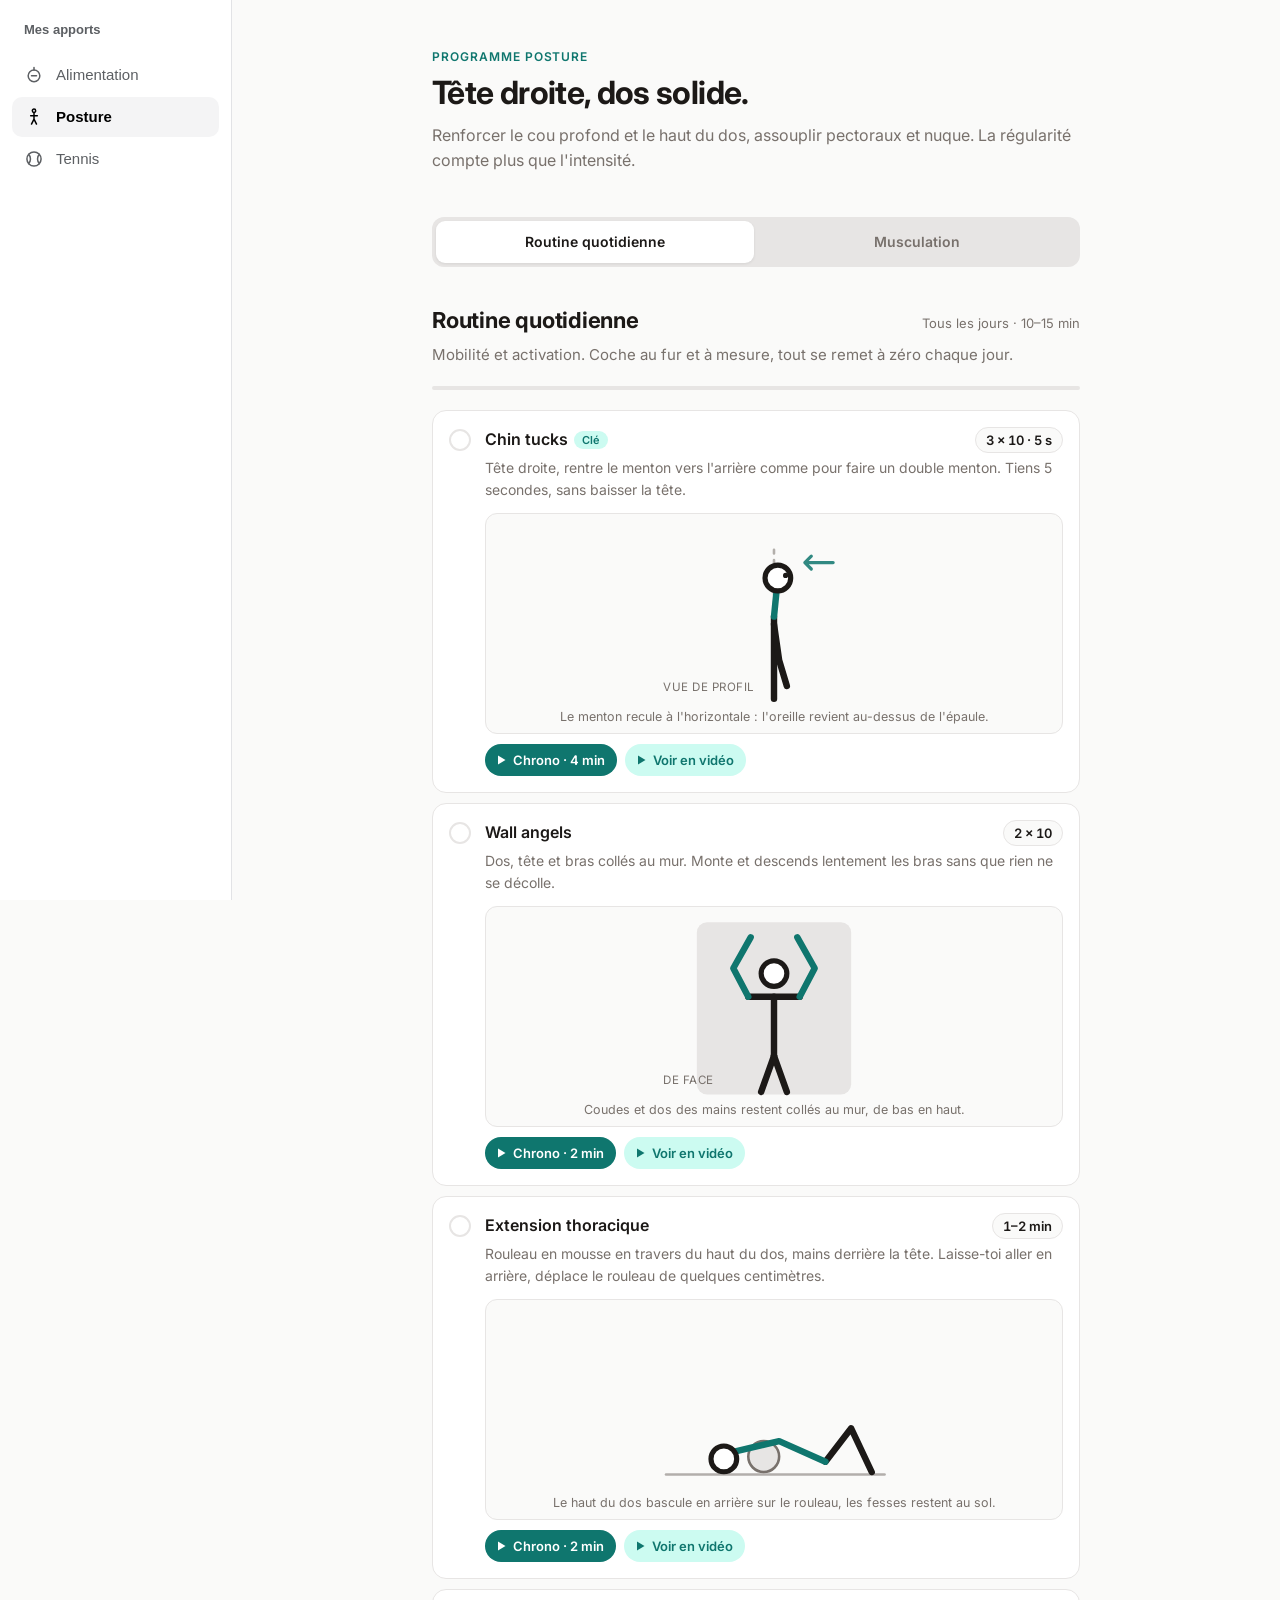
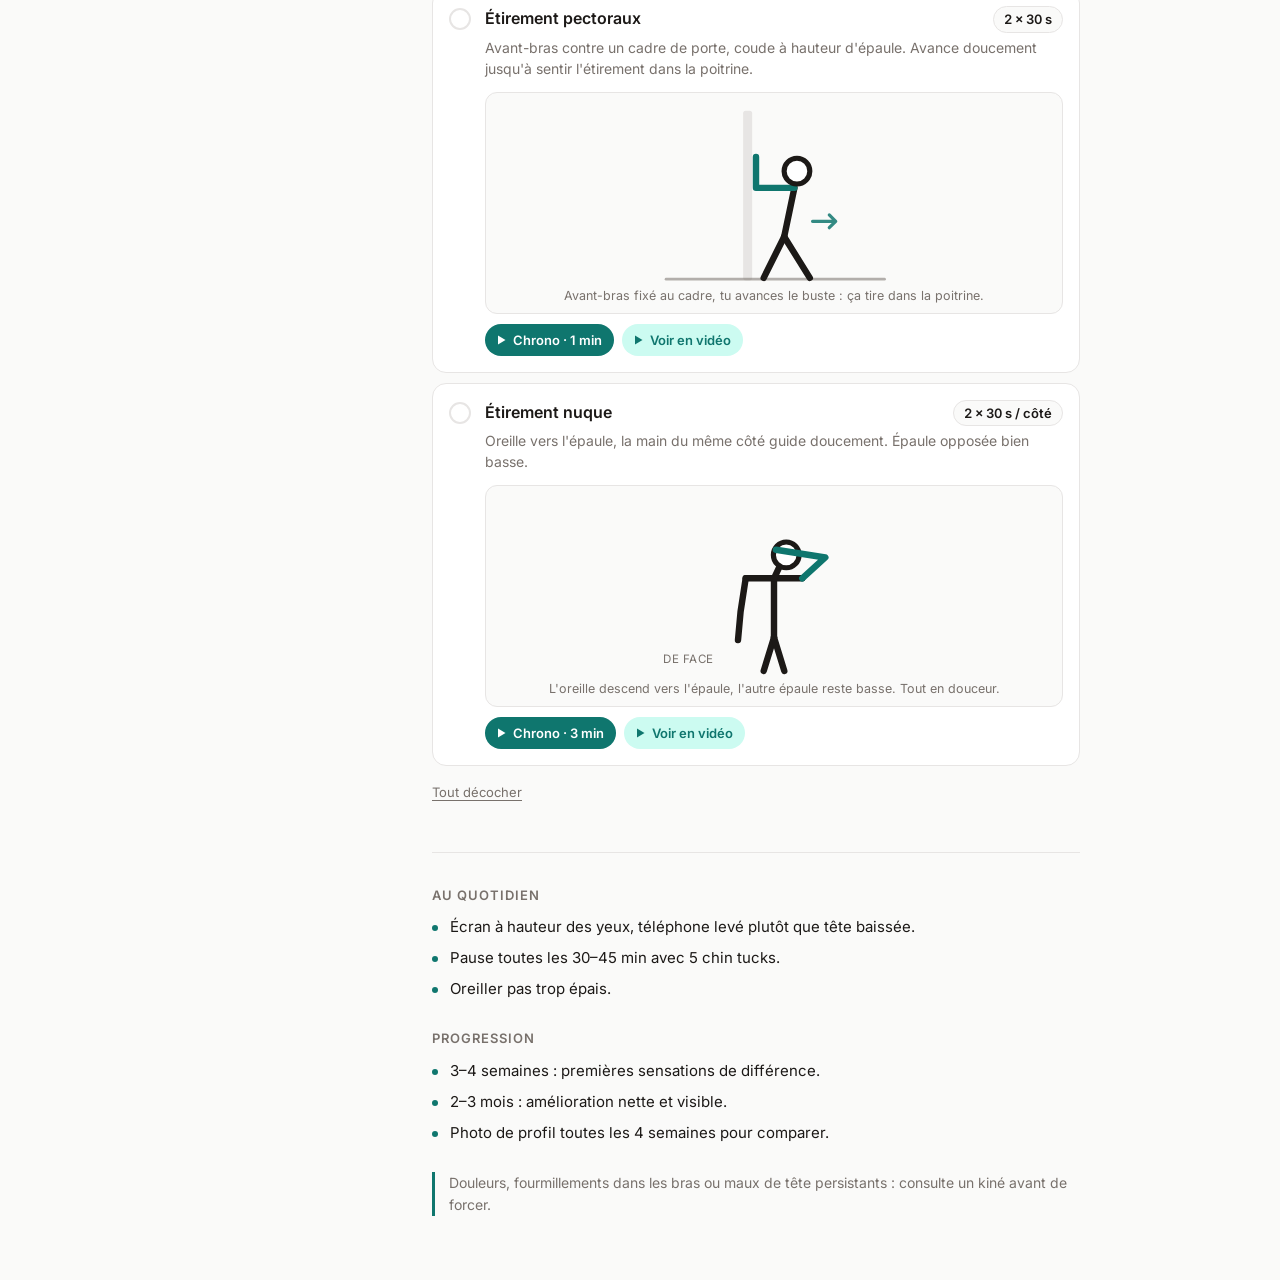
==== posture.html @ 906a8e1d "Ajoute les pages posture et tennis avec une barre de navigation - Nouvelles pages posture.html et te" ====
<!doctype html>
<html lang="fr">
<head>
<meta charset="utf-8">
<meta name="viewport" content="width=device-width, initial-scale=1">
<title>Programme Posture</title>
<link rel="preconnect" href="https://fonts.googleapis.com">
<link href="https://fonts.googleapis.com/css2?family=Inter:wght@400;500;600;700&display=swap" rel="stylesheet">
<style>
  :root {
    --bg: #fafaf9;
    --surface: #ffffff;
    --text: #1c1917;
    --muted: #78716c;
    --line: #e7e5e4;
    --accent: #0f766e;
    --accent-soft: #ccfbf1;
    --done: #a8a29e;
  }
  @media (prefers-color-scheme: dark) {
    :root:not([data-theme="light"]) {
      --bg: #0c0a09;
      --surface: #1c1917;
      --text: #f5f5f4;
      --muted: #a8a29e;
      --line: #292524;
      --accent: #2dd4bf;
      --accent-soft: #134e4a;
      --done: #57534e;
    }
  }
  :root[data-theme="dark"] {
    --bg: #0c0a09;
    --surface: #1c1917;
    --text: #f5f5f4;
    --muted: #a8a29e;
    --line: #292524;
    --accent: #2dd4bf;
    --accent-soft: #134e4a;
    --done: #57534e;
  }
  * { box-sizing: border-box; margin: 0; padding: 0; }
  body {
    background: var(--bg);
    color: var(--text);
    font-family: "Inter", system-ui, -apple-system, sans-serif;
    line-height: 1.55;
    -webkit-font-smoothing: antialiased;
  }
  .wrap { max-width: 680px; margin: 0 auto; padding: 48px 16px 64px; }

  header { margin-bottom: 32px; }
  .eyebrow {
    font-size: 12px; font-weight: 600; letter-spacing: .08em;
    text-transform: uppercase; color: var(--accent);
  }
  h1 { font-size: 32px; font-weight: 700; letter-spacing: -.02em; margin: 8px 0 12px; line-height: 1.15; }
  .lead { color: var(--muted); font-size: 16px; }

  nav {
    position: sticky; top: 0; z-index: 10;
    background: var(--bg);
    padding: 12px 0;
    margin-bottom: 24px;
  }
  .tabs {
    display: grid; grid-template-columns: 1fr 1fr; gap: 4px;
    background: var(--line); border-radius: 12px; padding: 4px;
  }
  .tab {
    border: 0; background: transparent; color: var(--muted);
    font: inherit; font-size: 14px; font-weight: 600;
    padding: 10px 8px; border-radius: 9px; cursor: pointer; text-align: center; text-decoration: none;
    transition: background .15s, color .15s;
  }
  .tab[aria-selected="true"] { background: var(--surface); color: var(--text); box-shadow: 0 1px 3px rgba(0,0,0,.08); }

  section[hidden] { display: none; }
  section[data-group] { scroll-margin-top: 72px; }
  #gym { margin-top: 40px; }
  .js #gym { margin-top: 0; }
  .section-head { display: flex; justify-content: space-between; align-items: baseline; gap: 12px; margin-bottom: 6px; }
  h2 { font-size: 22px; font-weight: 700; letter-spacing: -.01em; }
  .freq { font-size: 13px; color: var(--muted); white-space: nowrap; }
  .section-intro { color: var(--muted); font-size: 15px; margin-bottom: 20px; }

  .progress { height: 4px; background: var(--line); border-radius: 4px; overflow: hidden; margin-bottom: 20px; }
  .progress span { display: block; height: 100%; width: 0; background: var(--accent); transition: width .3s; }

  .list { display: flex; flex-direction: column; gap: 10px; }
  .ex {
    display: grid; grid-template-columns: auto 1fr; gap: 14px;
    background: var(--surface); border: 1px solid var(--line);
    border-radius: 14px; padding: 16px; cursor: pointer;
    transition: border-color .15s;
  }
  .ex:hover { border-color: var(--muted); }
  .ex input { position: absolute; opacity: 0; pointer-events: none; }
  .check {
    width: 22px; height: 22px; border-radius: 50%;
    border: 2px solid var(--line); margin-top: 2px;
    display: grid; place-items: center; transition: all .15s;
  }
  .check svg { width: 12px; height: 12px; opacity: 0; }
  .ex input:checked + .check { background: var(--accent); border-color: var(--accent); }
  .ex input:checked + .check svg { opacity: 1; }
  .ex input:checked ~ .body .name { color: var(--done); text-decoration: line-through; }
  .ex input:focus-visible + .check { outline: 2px solid var(--accent); outline-offset: 2px; }

  .top { display: flex; justify-content: space-between; align-items: baseline; gap: 10px; flex-wrap: wrap; }
  .name { font-weight: 600; font-size: 16px; }
  .key { font-size: 11px; font-weight: 600; color: var(--accent); background: var(--accent-soft); padding: 2px 8px; border-radius: 99px; margin-left: 6px; vertical-align: middle; }
  .dose { font-size: 13px; font-weight: 600; font-variant-numeric: tabular-nums; color: var(--text); background: var(--bg); border: 1px solid var(--line); padding: 2px 10px; border-radius: 99px; white-space: nowrap; }
  .desc { color: var(--muted); font-size: 14px; margin-top: 4px; }

  .schema {
    margin-top: 12px; padding: 10px 10px 8px;
    background: var(--bg); border: 1px solid var(--line); border-radius: 12px;
  }
  .schema svg { display: block; width: 100%; height: auto; max-height: 180px; margin: 0 auto; }
  .schema .cap { font-size: 12.5px; color: var(--muted); text-align: center; margin-top: 4px; line-height: 1.4; }
  .schema .sk { fill: none; stroke: var(--text); stroke-width: 5; stroke-linecap: round; stroke-linejoin: round; }
  .schema .ac { stroke: var(--accent); }
  .schema .hd { fill: var(--surface); stroke: var(--text); stroke-width: 4; }
  .schema .dt { fill: var(--text); }
  .schema .env { fill: none; stroke: var(--muted); stroke-width: 2; opacity: .55; stroke-linecap: round; }
  .schema .dash { stroke-dasharray: 3 5; }
  .schema .wall { fill: var(--line); }
  .schema .roller { fill: var(--line); stroke: var(--muted); stroke-width: 2; }
  .schema .band { fill: none; stroke: var(--accent); stroke-width: 2.5; opacity: .75; stroke-linecap: round; }
  .schema .db { fill: none; stroke: var(--text); stroke-width: 8; stroke-linecap: round; }
  .schema .arr { fill: none; stroke: var(--accent); stroke-width: 2.5; stroke-linecap: round; stroke-linejoin: round; opacity: .85; }
  .schema .lbl { fill: var(--muted); font-size: 9px; font-family: inherit; letter-spacing: .04em; }
  .schema .big { fill: var(--accent); font-size: 30px; font-weight: 700; font-family: inherit; }

  .vid {
    display: inline-flex; align-items: center; gap: 6px;
    margin-top: 10px; padding: 6px 12px 6px 10px;
    font-size: 13px; font-weight: 600; text-decoration: none;
    color: var(--accent); background: var(--accent-soft);
    border-radius: 99px; transition: opacity .15s;
  }
  .vid:hover { opacity: .8; }
  .vid svg { width: 12px; height: 12px; fill: currentColor; }

  .tmr-btn {
    display: inline-flex; align-items: center; gap: 6px;
    margin: 10px 8px 0 0; padding: 6px 12px 6px 10px;
    font: inherit; font-size: 13px; font-weight: 600;
    color: var(--surface); background: var(--accent);
    border: 0; border-radius: 99px; cursor: pointer;
  }
  .tmr-btn svg { width: 12px; height: 12px; fill: currentColor; }
  .tmr-btn[hidden] { display: none; }
  .tmr {
    margin-top: 12px; padding: 14px; border-radius: 12px; cursor: default;
    background: var(--bg); border: 1.5px solid var(--line); text-align: center;
    transition: border-color .2s;
  }
  .tmr[hidden] { display: none; }
  .tmr[data-kind="work"] { border-color: var(--accent); }
  .tmr-top { display: flex; justify-content: space-between; align-items: baseline; gap: 8px; font-size: 13px; font-weight: 600; }
  .tmr-kind { font-size: 11px; letter-spacing: .08em; text-transform: uppercase; color: var(--accent); }
  .tmr[data-kind="rest"] .tmr-kind, .tmr[data-kind="between"] .tmr-kind { color: var(--muted); }
  .tmr-time { font-size: 46px; font-weight: 700; font-variant-numeric: tabular-nums; letter-spacing: -.02em; line-height: 1.1; margin: 8px 0 2px; }
  .tmr[data-kind="rest"] .tmr-time, .tmr[data-kind="between"] .tmr-time { color: var(--muted); }
  .tmr-sub { font-size: 13px; color: var(--muted); min-height: 1.4em; }
  .tmr-bar { height: 4px; background: var(--line); border-radius: 4px; overflow: hidden; margin: 12px 0; }
  .tmr-bar span { display: block; height: 100%; width: 0; background: var(--accent); transition: width .2s linear; }
  .tmr[data-kind="rest"] .tmr-bar span, .tmr[data-kind="between"] .tmr-bar span { background: var(--muted); }
  .tmr-ctrl { display: grid; grid-template-columns: repeat(3, 1fr); gap: 8px; }
  .tmr-ctrl button {
    font: inherit; font-size: 13px; font-weight: 600; padding: 10px 0; border-radius: 10px; cursor: pointer;
    border: 1px solid var(--line); background: var(--surface); color: var(--text);
  }
  .tmr-ctrl button[data-a="toggle"] { background: var(--accent); border-color: var(--accent); color: var(--surface); }

  .note {
    margin-top: 16px; padding: 14px 16px; border-radius: 12px;
    background: var(--accent-soft); font-size: 14px;
  }
  .reset { margin-top: 16px; background: none; border: 0; color: var(--muted); font: inherit; font-size: 13px; cursor: pointer; text-decoration: underline; text-underline-offset: 3px; }

  .extras { margin-top: 48px; border-top: 1px solid var(--line); padding-top: 32px; display: grid; gap: 28px; }
  h3 { font-size: 13px; font-weight: 600; letter-spacing: .08em; text-transform: uppercase; color: var(--muted); margin-bottom: 10px; }
  .extras ul { list-style: none; display: grid; gap: 8px; }
  .extras li { font-size: 15px; padding-left: 18px; position: relative; }
  .extras li::before { content: ""; position: absolute; left: 0; top: 10px; width: 6px; height: 6px; border-radius: 50%; background: var(--accent); }
  .warn { font-size: 14px; color: var(--muted); border-left: 3px solid var(--accent); padding-left: 14px; }

  @media (max-width: 480px) {
    .wrap { padding-top: 32px; }
    h1 { font-size: 27px; }
  }
</style>
<meta name="theme-color" content="#FFFFFF">
<link rel="manifest" href="manifest.webmanifest">
<link rel="apple-touch-icon" href="icons/apple-touch-icon.png">
<meta name="apple-mobile-web-app-capable" content="yes">
<link rel="stylesheet" href="nav.css">
<script src="nav.js" defer></script>
</head>
<body>
<div class="wrap">
  <header>
    <div class="eyebrow">Programme posture</div>
    <h1>Tête droite, dos solide.</h1>
    <p class="lead">Renforcer le cou profond et le haut du dos, assouplir pectoraux et nuque. La régularité compte plus que l'intensité.</p>
  </header>

  <nav>
    <div class="tabs" role="tablist">
      <a class="tab" role="tab" id="t-daily" href="#daily" aria-controls="daily" aria-selected="true">Routine quotidienne</a>
      <a class="tab" role="tab" id="t-gym" href="#gym" aria-controls="gym" aria-selected="false">Musculation</a>
    </div>
  </nav>

  <main>
    <section id="daily" role="tabpanel" aria-labelledby="t-daily" data-group="daily">
      <div class="section-head">
        <h2>Routine quotidienne</h2>
        <span class="freq">Tous les jours · 10–15 min</span>
      </div>
      <p class="section-intro">Mobilité et activation. Coche au fur et à mesure, tout se remet à zéro chaque jour.</p>
      <div class="progress"><span></span></div>
      <div class="list">
        <label class="ex"><input type="checkbox" data-id="d1"><span class="check"><svg viewBox="0 0 12 12" fill="none" stroke="#fff" stroke-width="2.2"><path d="M2 6.5l2.5 2.5L10 3.5"/></svg></span>
          <div class="body"><div class="top"><span class="name">Chin tucks<span class="key">Clé</span></span><span class="dose">3 × 10 · 5 s</span></div>
          <p class="desc">Tête droite, rentre le menton vers l'arrière comme pour faire un double menton. Tiens 5 secondes, sans baisser la tête.</p>
          <div class="schema"><svg viewBox="0 0 200 140" role="img" aria-label="Le menton recule à l'horizontale : l'oreille revient au-dessus de l'épaule."><polyline class="env dash" points="100,20 100,70"></polyline><polyline class="sk" points="100,72 100,136"></polyline><polyline class="sk" points="100,78 104,106 110,126"></polyline><path class="arr" d="M146 30 H124 M129 25 L124 30 L129 35"></path><text class="lbl" x="14" y="130">VUE DE PROFIL</text><polyline class="sk ac" points="100,72 113,55"><animate attributeName="points" values="100,72 113,55;100,72 102,52;100,72 102,52;100,72 113,55" keyTimes="0;0.35;0.65;1" dur="4s" repeatCount="indefinite" calcMode="spline" keySplines=".45 0 .55 1;.45 0 .55 1;.45 0 .55 1"></animate></polyline><circle class="hd" r="10" cx="118" cy="46"><animate attributeName="cx" values="118;103;103;118" keyTimes="0;0.35;0.65;1" dur="4s" repeatCount="indefinite" calcMode="spline" keySplines=".45 0 .55 1;.45 0 .55 1;.45 0 .55 1"></animate><animate attributeName="cy" values="46;42;42;46" keyTimes="0;0.35;0.65;1" dur="4s" repeatCount="indefinite" calcMode="spline" keySplines=".45 0 .55 1;.45 0 .55 1;.45 0 .55 1"></animate></circle><circle class="dt" r="2" cx="124" cy="44"><animate attributeName="cx" values="124;109;109;124" keyTimes="0;0.35;0.65;1" dur="4s" repeatCount="indefinite" calcMode="spline" keySplines=".45 0 .55 1;.45 0 .55 1;.45 0 .55 1"></animate><animate attributeName="cy" values="44;40;40;44" keyTimes="0;0.35;0.65;1" dur="4s" repeatCount="indefinite" calcMode="spline" keySplines=".45 0 .55 1;.45 0 .55 1;.45 0 .55 1"></animate></circle></svg><p class="cap">Le menton recule à l'horizontale : l'oreille revient au-dessus de l'épaule.</p></div>
          <a class="vid" href="https://www.youtube.com/results?search_query=chin%20tuck%20exercice%20posture%20kin%C3%A9" target="_blank" rel="noopener"><svg viewBox="0 0 12 12"><path d="M3 1.5v9l7.5-4.5z"></path></svg>Voir en vidéo</a></div>
        </label>
        <label class="ex"><input type="checkbox" data-id="d2"><span class="check"><svg viewBox="0 0 12 12" fill="none" stroke="#fff" stroke-width="2.2"><path d="M2 6.5l2.5 2.5L10 3.5"/></svg></span>
          <div class="body"><div class="top"><span class="name">Wall angels</span><span class="dose">2 × 10</span></div>
          <p class="desc">Dos, tête et bras collés au mur. Monte et descends lentement les bras sans que rien ne se décolle.</p>
          <div class="schema"><svg viewBox="0 0 200 140" role="img" aria-label="Coudes et dos des mains restent collés au mur, de bas en haut."><rect class="wall" x="40" y="4" width="120" height="134" rx="8"></rect><polyline class="sk" points="100,62 100,108"></polyline><polyline class="sk" points="80,62 120,62"></polyline><polyline class="sk" points="100,108 90,136"></polyline><polyline class="sk" points="100,108 110,136"></polyline><circle class="hd" cx="100" cy="44" r="10"></circle><text class="lbl" x="14" y="130">DE FACE</text><polyline class="sk ac" points="80,62 58,64 56,40"><animate attributeName="points" values="80,62 58,64 56,40;80,62 70,36 86,12;80,62 58,64 56,40" keyTimes="0;0.5;1" dur="4s" repeatCount="indefinite" calcMode="spline" keySplines=".45 0 .55 1;.45 0 .55 1"></animate></polyline><polyline class="sk ac" points="120,62 142,64 144,40"><animate attributeName="points" values="120,62 142,64 144,40;120,62 130,36 114,12;120,62 142,64 144,40" keyTimes="0;0.5;1" dur="4s" repeatCount="indefinite" calcMode="spline" keySplines=".45 0 .55 1;.45 0 .55 1"></animate></polyline></svg><p class="cap">Coudes et dos des mains restent collés au mur, de bas en haut.</p></div>
          <a class="vid" href="https://www.youtube.com/results?search_query=wall%20angels%20exercice%20posture" target="_blank" rel="noopener"><svg viewBox="0 0 12 12"><path d="M3 1.5v9l7.5-4.5z"></path></svg>Voir en vidéo</a></div>
        </label>
        <label class="ex"><input type="checkbox" data-id="d3"><span class="check"><svg viewBox="0 0 12 12" fill="none" stroke="#fff" stroke-width="2.2"><path d="M2 6.5l2.5 2.5L10 3.5"/></svg></span>
          <div class="body"><div class="top"><span class="name">Extension thoracique</span><span class="dose">1–2 min</span></div>
          <p class="desc">Rouleau en mousse en travers du haut du dos, mains derrière la tête. Laisse-toi aller en arrière, déplace le rouleau de quelques centimètres.</p>
          <div class="schema"><svg viewBox="0 0 200 140" role="img" aria-label="Le haut du dos bascule en arrière sur le rouleau, les fesses restent au sol."><polyline class="env" points="16,128 186,128"></polyline><circle class="roller" cx="92" cy="114" r="12"></circle><polyline class="sk" points="140,118 160,92 176,126"></polyline><polyline class="sk ac" points="140,118 104,102 70,96"><animate attributeName="points" values="140,118 104,102 70,96;140,118 104,102 70,110;140,118 104,102 70,110;140,118 104,102 70,96" keyTimes="0;0.35;0.65;1" dur="4.5s" repeatCount="indefinite" calcMode="spline" keySplines=".45 0 .55 1;.45 0 .55 1;.45 0 .55 1"></animate></polyline><circle class="hd" r="10" cx="60" cy="92"><animate attributeName="cx" values="60;61;61;60" keyTimes="0;0.35;0.65;1" dur="4.5s" repeatCount="indefinite" calcMode="spline" keySplines=".45 0 .55 1;.45 0 .55 1;.45 0 .55 1"></animate><animate attributeName="cy" values="92;116;116;92" keyTimes="0;0.35;0.65;1" dur="4.5s" repeatCount="indefinite" calcMode="spline" keySplines=".45 0 .55 1;.45 0 .55 1;.45 0 .55 1"></animate></circle></svg><p class="cap">Le haut du dos bascule en arrière sur le rouleau, les fesses restent au sol.</p></div>
          <a class="vid" href="https://www.youtube.com/results?search_query=extension%20thoracique%20rouleau%20mousse" target="_blank" rel="noopener"><svg viewBox="0 0 12 12"><path d="M3 1.5v9l7.5-4.5z"></path></svg>Voir en vidéo</a></div>
        </label>
        <label class="ex"><input type="checkbox" data-id="d4"><span class="check"><svg viewBox="0 0 12 12" fill="none" stroke="#fff" stroke-width="2.2"><path d="M2 6.5l2.5 2.5L10 3.5"/></svg></span>
          <div class="body"><div class="top"><span class="name">Étirement pectoraux</span><span class="dose">2 × 30 s</span></div>
          <p class="desc">Avant-bras contre un cadre de porte, coude à hauteur d'épaule. Avance doucement jusqu'à sentir l'étirement dans la poitrine.</p>
          <div class="schema"><svg viewBox="0 0 200 140" role="img" aria-label="Avant-bras fixé au cadre, tu avances le buste : ça tire dans la poitrine."><rect class="wall" x="76" y="6" width="7" height="132" rx="2"></rect><polyline class="env" points="16,137 186,137"></polyline><path class="arr" d="M130 92 H148 M143 87 L148 92 L143 97"></path><polyline class="sk" points="100,104 92,136"><animate attributeName="points" values="100,104 92,136;108,104 92,136;108,104 92,136;100,104 92,136" keyTimes="0;0.35;0.65;1" dur="4.5s" repeatCount="indefinite" calcMode="spline" keySplines=".45 0 .55 1;.45 0 .55 1;.45 0 .55 1"></animate></polyline><polyline class="sk" points="100,104 108,136"><animate attributeName="points" values="100,104 108,136;108,104 128,136;108,104 128,136;100,104 108,136" keyTimes="0;0.35;0.65;1" dur="4.5s" repeatCount="indefinite" calcMode="spline" keySplines=".45 0 .55 1;.45 0 .55 1;.45 0 .55 1"></animate></polyline><polyline class="sk" points="100,104 100,66"><animate attributeName="points" values="100,104 100,66;108,104 116,66;108,104 116,66;100,104 100,66" keyTimes="0;0.35;0.65;1" dur="4.5s" repeatCount="indefinite" calcMode="spline" keySplines=".45 0 .55 1;.45 0 .55 1;.45 0 .55 1"></animate></polyline><polyline class="sk ac" points="100,66 86,66 86,42"><animate attributeName="points" values="100,66 86,66 86,42;116,66 86,66 86,42;116,66 86,66 86,42;100,66 86,66 86,42" keyTimes="0;0.35;0.65;1" dur="4.5s" repeatCount="indefinite" calcMode="spline" keySplines=".45 0 .55 1;.45 0 .55 1;.45 0 .55 1"></animate></polyline><circle class="hd" r="10" cx="101" cy="53"><animate attributeName="cx" values="101;118;118;101" keyTimes="0;0.35;0.65;1" dur="4.5s" repeatCount="indefinite" calcMode="spline" keySplines=".45 0 .55 1;.45 0 .55 1;.45 0 .55 1"></animate><animate attributeName="cy" values="53;53;53;53" keyTimes="0;0.35;0.65;1" dur="4.5s" repeatCount="indefinite" calcMode="spline" keySplines=".45 0 .55 1;.45 0 .55 1;.45 0 .55 1"></animate></circle></svg><p class="cap">Avant-bras fixé au cadre, tu avances le buste : ça tire dans la poitrine.</p></div>
          <a class="vid" href="https://www.youtube.com/results?search_query=%C3%A9tirement%20pectoraux%20cadre%20de%20porte" target="_blank" rel="noopener"><svg viewBox="0 0 12 12"><path d="M3 1.5v9l7.5-4.5z"></path></svg>Voir en vidéo</a></div>
        </label>
        <label class="ex"><input type="checkbox" data-id="d5"><span class="check"><svg viewBox="0 0 12 12" fill="none" stroke="#fff" stroke-width="2.2"><path d="M2 6.5l2.5 2.5L10 3.5"/></svg></span>
          <div class="body"><div class="top"><span class="name">Étirement nuque</span><span class="dose">2 × 30 s / côté</span></div>
          <p class="desc">Oreille vers l'épaule, la main du même côté guide doucement. Épaule opposée bien basse.</p>
          <div class="schema"><svg viewBox="0 0 200 140" role="img" aria-label="L'oreille descend vers l'épaule, l'autre épaule reste basse. Tout en douceur."><polyline class="sk" points="100,64 100,110"></polyline><polyline class="sk" points="78,64 122,64"></polyline><polyline class="sk" points="78,64 74,90 72,112"></polyline><polyline class="sk" points="100,110 92,136"></polyline><polyline class="sk" points="100,110 108,136"></polyline><text class="lbl" x="14" y="130">DE FACE</text><polyline class="sk" points="100,64 100,52"><animate attributeName="points" values="100,64 100,52;100,64 105,54;100,64 105,54;100,64 100,52" keyTimes="0;0.35;0.65;1" dur="5s" repeatCount="indefinite" calcMode="spline" keySplines=".45 0 .55 1;.45 0 .55 1;.45 0 .55 1"></animate></polyline><circle class="hd" r="10" cx="100" cy="42"><animate attributeName="cx" values="100;110;110;100" keyTimes="0;0.35;0.65;1" dur="5s" repeatCount="indefinite" calcMode="spline" keySplines=".45 0 .55 1;.45 0 .55 1;.45 0 .55 1"></animate><animate attributeName="cy" values="42;46;46;42" keyTimes="0;0.35;0.65;1" dur="5s" repeatCount="indefinite" calcMode="spline" keySplines=".45 0 .55 1;.45 0 .55 1;.45 0 .55 1"></animate></circle><polyline class="sk ac" points="122,64 138,44 92,38"><animate attributeName="points" values="122,64 138,44 92,38;122,64 140,48 102,42;122,64 140,48 102,42;122,64 138,44 92,38" keyTimes="0;0.35;0.65;1" dur="5s" repeatCount="indefinite" calcMode="spline" keySplines=".45 0 .55 1;.45 0 .55 1;.45 0 .55 1"></animate></polyline></svg><p class="cap">L'oreille descend vers l'épaule, l'autre épaule reste basse. Tout en douceur.</p></div>
          <a class="vid" href="https://www.youtube.com/results?search_query=%C3%A9tirement%20trap%C3%A8ze%20sup%C3%A9rieur%20nuque%20kin%C3%A9" target="_blank" rel="noopener"><svg viewBox="0 0 12 12"><path d="M3 1.5v9l7.5-4.5z"></path></svg>Voir en vidéo</a></div>
        </label>
      </div>
      <button class="reset" type="button">Tout décocher</button>
    </section>

    <section id="gym" role="tabpanel" aria-labelledby="t-gym" data-group="gym">
      <div class="section-head">
        <h2>Musculation</h2>
        <span class="freq">3× / semaine · lun, mer, ven</span>
      </div>
      <p class="section-intro">Renforcement du haut du dos et du cou profond. Augmente charges et temps de maintien progressivement.</p>
      <div class="progress"><span></span></div>
      <div class="list">
        <label class="ex"><input type="checkbox" data-id="g1"><span class="check"><svg viewBox="0 0 12 12" fill="none" stroke="#fff" stroke-width="2.2"><path d="M2 6.5l2.5 2.5L10 3.5"/></svg></span>
          <div class="body"><div class="top"><span class="name">Face pulls</span><span class="dose">4 × 15</span></div>
          <p class="desc">Élastique ou poulie à hauteur du visage. Tire vers le front en écartant les mains, coudes hauts.</p>
          <div class="schema"><svg viewBox="0 0 200 140" role="img" aria-label="Tire la corde vers le front, coudes hauts et bien écartés."><rect class="wall" x="14" y="8" width="8" height="130" rx="2"></rect><circle class="dt" cx="22" cy="46" r="3"></circle><polyline class="sk" points="120,66 120,106"></polyline><polyline class="sk" points="120,106 110,136"></polyline><polyline class="sk" points="120,106 130,136"></polyline><circle class="hd" cx="119" cy="52" r="10"></circle><circle class="dt" cx="113" cy="50" r="2"></circle><polyline class="band" points="22,46 72,56"><animate attributeName="points" values="22,46 72,56;22,46 108,48;22,46 108,48;22,46 72,56" keyTimes="0;0.35;0.65;1" dur="3.5s" repeatCount="indefinite" calcMode="spline" keySplines=".45 0 .55 1;.45 0 .55 1;.45 0 .55 1"></animate></polyline><polyline class="sk ac" points="120,68 96,62 72,56"><animate attributeName="points" values="120,68 96,62 72,56;120,68 140,56 108,48;120,68 140,56 108,48;120,68 96,62 72,56" keyTimes="0;0.35;0.65;1" dur="3.5s" repeatCount="indefinite" calcMode="spline" keySplines=".45 0 .55 1;.45 0 .55 1;.45 0 .55 1"></animate></polyline></svg><p class="cap">Tire la corde vers le front, coudes hauts et bien écartés.</p></div>
          <a class="vid" href="https://www.youtube.com/results?search_query=face%20pull%20technique%20%C3%A9lastique%20poulie" target="_blank" rel="noopener"><svg viewBox="0 0 12 12"><path d="M3 1.5v9l7.5-4.5z"></path></svg>Voir en vidéo</a></div>
        </label>
        <label class="ex"><input type="checkbox" data-id="g2"><span class="check"><svg viewBox="0 0 12 12" fill="none" stroke="#fff" stroke-width="2.2"><path d="M2 6.5l2.5 2.5L10 3.5"/></svg></span>
          <div class="body"><div class="top"><span class="name">Rowing</span><span class="dose">4 × 10–12</span></div>
          <p class="desc">Haltère ou poulie basse. Serre bien les omoplates en fin de mouvement, garde le menton rentré.</p>
          <div class="schema"><svg viewBox="0 0 200 140" role="img" aria-label="Tire le coude vers la hanche en serrant l'omoplate, dos bien plat."><rect class="wall" x="64" y="100" width="90" height="7" rx="3"></rect><polyline class="env" points="72,107 72,136"></polyline><polyline class="env" points="146,107 146,136"></polyline><polyline class="sk" points="140,80 128,100 152,100"></polyline><polyline class="sk" points="140,80 162,108 164,136"></polyline><polyline class="sk" points="84,78 86,100"></polyline><polyline class="sk" points="140,80 80,78"></polyline><circle class="hd" cx="70" cy="74" r="10"></circle><polyline class="sk ac" points="84,80 86,104 88,126"><animate attributeName="points" values="84,80 86,104 88,126;84,80 108,64 106,90;84,80 108,64 106,90;84,80 86,104 88,126" keyTimes="0;0.35;0.65;1" dur="3.5s" repeatCount="indefinite" calcMode="spline" keySplines=".45 0 .55 1;.45 0 .55 1;.45 0 .55 1"></animate></polyline><polyline class="db" points="80,126 96,126"><animate attributeName="points" values="80,126 96,126;98,90 114,90;98,90 114,90;80,126 96,126" keyTimes="0;0.35;0.65;1" dur="3.5s" repeatCount="indefinite" calcMode="spline" keySplines=".45 0 .55 1;.45 0 .55 1;.45 0 .55 1"></animate></polyline></svg><p class="cap">Tire le coude vers la hanche en serrant l'omoplate, dos bien plat.</p></div>
          <a class="vid" href="https://www.youtube.com/results?search_query=rowing%20halt%C3%A8re%20un%20bras%20bonne%20technique" target="_blank" rel="noopener"><svg viewBox="0 0 12 12"><path d="M3 1.5v9l7.5-4.5z"></path></svg>Voir en vidéo</a></div>
        </label>
        <label class="ex"><input type="checkbox" data-id="g3"><span class="check"><svg viewBox="0 0 12 12" fill="none" stroke="#fff" stroke-width="2.2"><path d="M2 6.5l2.5 2.5L10 3.5"/></svg></span>
          <div class="body"><div class="top"><span class="name">Y-T-W allongé</span><span class="dose">3 × 8 chaque</span></div>
          <p class="desc">À plat ventre, poids très légers ou sans poids. Lève les bras en Y, puis en T, puis en W, pouces vers le haut.</p>
          <div class="schema"><svg viewBox="0 0 200 140" role="img" aria-label="À plat ventre : bras en Y, puis en T, puis en W. Pouces vers le haut."><polyline class="sk" points="100,54 100,108"></polyline><polyline class="sk" points="88,54 112,54"></polyline><polyline class="sk" points="100,108 92,136"></polyline><polyline class="sk" points="100,108 108,136"></polyline><circle class="hd" cx="100" cy="40" r="10"></circle><text class="lbl" x="14" y="130">VUE DE DESSUS</text><polyline class="sk ac" points="88,54 78,36 68,18"><animate attributeName="points" values="88,54 78,36 68,18;88,54 78,36 68,18;88,54 72,54 56,54;88,54 72,54 56,54;88,54 76,70 70,46;88,54 76,70 70,46;88,54 78,36 68,18" keyTimes="0;0.2;0.33;0.53;0.66;0.86;1" dur="6s" repeatCount="indefinite" calcMode="spline" keySplines=".45 0 .55 1;.45 0 .55 1;.45 0 .55 1;.45 0 .55 1;.45 0 .55 1;.45 0 .55 1"></animate></polyline><polyline class="sk ac" points="112,54 122,36 132,18"><animate attributeName="points" values="112,54 122,36 132,18;112,54 122,36 132,18;112,54 128,54 144,54;112,54 128,54 144,54;112,54 124,70 130,46;112,54 124,70 130,46;112,54 122,36 132,18" keyTimes="0;0.2;0.33;0.53;0.66;0.86;1" dur="6s" repeatCount="indefinite" calcMode="spline" keySplines=".45 0 .55 1;.45 0 .55 1;.45 0 .55 1;.45 0 .55 1;.45 0 .55 1;.45 0 .55 1"></animate></polyline><text class="big" x="166" y="52" opacity="1">Y<animate attributeName="opacity" values="1;1;0;0;0;0;1" keyTimes="0;0.2;0.33;0.53;0.66;0.86;1" dur="6s" repeatCount="indefinite" calcMode="spline" keySplines=".45 0 .55 1;.45 0 .55 1;.45 0 .55 1;.45 0 .55 1;.45 0 .55 1;.45 0 .55 1"></animate></text><text class="big" x="166" y="52" opacity="0">T<animate attributeName="opacity" values="0;0;1;1;0;0;0" keyTimes="0;0.2;0.33;0.53;0.66;0.86;1" dur="6s" repeatCount="indefinite" calcMode="spline" keySplines=".45 0 .55 1;.45 0 .55 1;.45 0 .55 1;.45 0 .55 1;.45 0 .55 1;.45 0 .55 1"></animate></text><text class="big" x="162" y="52" opacity="0">W<animate attributeName="opacity" values="0;0;0;0;1;1;0" keyTimes="0;0.2;0.33;0.53;0.66;0.86;1" dur="6s" repeatCount="indefinite" calcMode="spline" keySplines=".45 0 .55 1;.45 0 .55 1;.45 0 .55 1;.45 0 .55 1;.45 0 .55 1;.45 0 .55 1"></animate></text></svg><p class="cap">À plat ventre : bras en Y, puis en T, puis en W. Pouces vers le haut.</p></div>
          <a class="vid" href="https://www.youtube.com/results?search_query=exercice%20YTW%20allong%C3%A9%20sur%20le%20ventre" target="_blank" rel="noopener"><svg viewBox="0 0 12 12"><path d="M3 1.5v9l7.5-4.5z"></path></svg>Voir en vidéo</a></div>
        </label>
        <label class="ex"><input type="checkbox" data-id="g4"><span class="check"><svg viewBox="0 0 12 12" fill="none" stroke="#fff" stroke-width="2.2"><path d="M2 6.5l2.5 2.5L10 3.5"/></svg></span>
          <div class="body"><div class="top"><span class="name">Band pull-aparts</span><span class="dose">3 × 20</span></div>
          <p class="desc">Élastique tenu bras tendus devant toi. Écarte jusqu'à toucher la poitrine, reviens lentement.</p>
          <div class="schema"><svg viewBox="0 0 200 140" role="img" aria-label="Bras tendus, écarte l'élastique jusqu'à la poitrine en serrant les omoplates."><polyline class="sk" points="74,98 126,98"></polyline><circle class="hd" cx="100" cy="98" r="11"></circle><text class="lbl" x="14" y="130">VUE DE DESSUS</text><polyline class="band" points="92,40 108,40"><animate attributeName="points" values="92,40 108,40;38,80 162,80;38,80 162,80;92,40 108,40" keyTimes="0;0.35;0.65;1" dur="3s" repeatCount="indefinite" calcMode="spline" keySplines=".45 0 .55 1;.45 0 .55 1;.45 0 .55 1"></animate></polyline><polyline class="sk ac" points="76,98 92,40"><animate attributeName="points" values="76,98 92,40;76,98 38,80;76,98 38,80;76,98 92,40" keyTimes="0;0.35;0.65;1" dur="3s" repeatCount="indefinite" calcMode="spline" keySplines=".45 0 .55 1;.45 0 .55 1;.45 0 .55 1"></animate></polyline><polyline class="sk ac" points="124,98 108,40"><animate attributeName="points" values="124,98 108,40;124,98 162,80;124,98 162,80;124,98 108,40" keyTimes="0;0.35;0.65;1" dur="3s" repeatCount="indefinite" calcMode="spline" keySplines=".45 0 .55 1;.45 0 .55 1;.45 0 .55 1"></animate></polyline></svg><p class="cap">Bras tendus, écarte l'élastique jusqu'à la poitrine en serrant les omoplates.</p></div>
          <a class="vid" href="https://www.youtube.com/results?search_query=band%20pull%20apart%20technique" target="_blank" rel="noopener"><svg viewBox="0 0 12 12"><path d="M3 1.5v9l7.5-4.5z"></path></svg>Voir en vidéo</a></div>
        </label>
        <label class="ex"><input type="checkbox" data-id="g5"><span class="check"><svg viewBox="0 0 12 12" fill="none" stroke="#fff" stroke-width="2.2"><path d="M2 6.5l2.5 2.5L10 3.5"/></svg></span>
          <div class="body"><div class="top"><span class="name">Chin tuck allongé<span class="key">Clé</span></span><span class="dose">3 × 8 · 10 s</span></div>
          <p class="desc">Sur le dos, rentre le menton puis décolle la tête de 2 cm. Tiens 10 s, puis augmente le temps semaine après semaine.</p>
          <div class="schema"><svg viewBox="0 0 200 140" role="img" aria-label="Rentre d'abord le menton, puis décolle la tête de 2 cm. Tiens."><polyline class="env" points="16,124 186,124"></polyline><polyline class="sk" points="70,112 140,112"></polyline><polyline class="sk" points="140,112 160,90 178,122"></polyline><polyline class="sk" points="72,116 122,118"></polyline><polyline class="sk ac" points="70,112 62,113"><animate attributeName="points" values="70,112 62,113;70,112 63,112;70,112 68,104;70,112 68,104;70,112 63,112;70,112 62,113" keyTimes="0;0.15;0.3;0.7;0.85;1" dur="5.5s" repeatCount="indefinite" calcMode="spline" keySplines=".45 0 .55 1;.45 0 .55 1;.45 0 .55 1;.45 0 .55 1;.45 0 .55 1"></animate></polyline><circle class="hd" r="10" cx="57" cy="114"><animate attributeName="cx" values="57;59;64;64;59;57" keyTimes="0;0.15;0.3;0.7;0.85;1" dur="5.5s" repeatCount="indefinite" calcMode="spline" keySplines=".45 0 .55 1;.45 0 .55 1;.45 0 .55 1;.45 0 .55 1;.45 0 .55 1"></animate><animate attributeName="cy" values="114;113;96;96;113;114" keyTimes="0;0.15;0.3;0.7;0.85;1" dur="5.5s" repeatCount="indefinite" calcMode="spline" keySplines=".45 0 .55 1;.45 0 .55 1;.45 0 .55 1;.45 0 .55 1;.45 0 .55 1"></animate></circle><circle class="dt" r="2" cx="54" cy="108"><animate attributeName="cx" values="54;59;67;67;59;54" keyTimes="0;0.15;0.3;0.7;0.85;1" dur="5.5s" repeatCount="indefinite" calcMode="spline" keySplines=".45 0 .55 1;.45 0 .55 1;.45 0 .55 1;.45 0 .55 1;.45 0 .55 1"></animate><animate attributeName="cy" values="108;107;90;90;107;108" keyTimes="0;0.15;0.3;0.7;0.85;1" dur="5.5s" repeatCount="indefinite" calcMode="spline" keySplines=".45 0 .55 1;.45 0 .55 1;.45 0 .55 1;.45 0 .55 1;.45 0 .55 1"></animate></circle></svg><p class="cap">Rentre d'abord le menton, puis décolle la tête de 2 cm. Tiens.</p></div>
          <a class="vid" href="https://www.youtube.com/results?search_query=renforcement%20fl%C3%A9chisseurs%20profonds%20du%20cou%20allong%C3%A9%20chin%20tuck%20lift" target="_blank" rel="noopener"><svg viewBox="0 0 12 12"><path d="M3 1.5v9l7.5-4.5z"></path></svg>Voir en vidéo</a></div>
        </label>
        <label class="ex"><input type="checkbox" data-id="g6"><span class="check"><svg viewBox="0 0 12 12" fill="none" stroke="#fff" stroke-width="2.2"><path d="M2 6.5l2.5 2.5L10 3.5"/></svg></span>
          <div class="body"><div class="top"><span class="name">Tractions / tirage vertical</span><span class="dose">3 × max</span></div>
          <p class="desc">Prise un peu plus large que les épaules. Descends les omoplates avant de tirer.</p>
          <div class="schema"><svg viewBox="0 0 200 140" role="img" aria-label="Descends les omoplates, puis tire jusqu'à passer le menton au-dessus de la barre."><polyline class="sk" points="36,22 164,22"></polyline><text class="lbl" x="14" y="130">DE FACE</text><polyline class="sk" points="100,110 94,136"><animate attributeName="points" values="100,110 94,136;100,68 94,94;100,68 94,94;100,110 94,136" keyTimes="0;0.4;0.6;1" dur="3.5s" repeatCount="indefinite" calcMode="spline" keySplines=".45 0 .55 1;.45 0 .55 1;.45 0 .55 1"></animate></polyline><polyline class="sk" points="100,110 106,136"><animate attributeName="points" values="100,110 106,136;100,68 106,94;100,68 106,94;100,110 106,136" keyTimes="0;0.4;0.6;1" dur="3.5s" repeatCount="indefinite" calcMode="spline" keySplines=".45 0 .55 1;.45 0 .55 1;.45 0 .55 1"></animate></polyline><polyline class="sk" points="100,68 100,110"><animate attributeName="points" values="100,68 100,110;100,26 100,68;100,26 100,68;100,68 100,110" keyTimes="0;0.4;0.6;1" dur="3.5s" repeatCount="indefinite" calcMode="spline" keySplines=".45 0 .55 1;.45 0 .55 1;.45 0 .55 1"></animate></polyline><polyline class="sk" points="84,68 116,68"><animate attributeName="points" values="84,68 116,68;84,26 116,26;84,26 116,26;84,68 116,68" keyTimes="0;0.4;0.6;1" dur="3.5s" repeatCount="indefinite" calcMode="spline" keySplines=".45 0 .55 1;.45 0 .55 1;.45 0 .55 1"></animate></polyline><polyline class="sk ac" points="84,68 76,46 70,24"><animate attributeName="points" values="84,68 76,46 70,24;84,26 62,44 70,24;84,26 62,44 70,24;84,68 76,46 70,24" keyTimes="0;0.4;0.6;1" dur="3.5s" repeatCount="indefinite" calcMode="spline" keySplines=".45 0 .55 1;.45 0 .55 1;.45 0 .55 1"></animate></polyline><polyline class="sk ac" points="116,68 124,46 130,24"><animate attributeName="points" values="116,68 124,46 130,24;116,26 138,44 130,24;116,26 138,44 130,24;116,68 124,46 130,24" keyTimes="0;0.4;0.6;1" dur="3.5s" repeatCount="indefinite" calcMode="spline" keySplines=".45 0 .55 1;.45 0 .55 1;.45 0 .55 1"></animate></polyline><circle class="hd" r="10" cx="100" cy="54"><animate attributeName="cx" values="100;100;100;100" keyTimes="0;0.4;0.6;1" dur="3.5s" repeatCount="indefinite" calcMode="spline" keySplines=".45 0 .55 1;.45 0 .55 1;.45 0 .55 1"></animate><animate attributeName="cy" values="54;11;11;54" keyTimes="0;0.4;0.6;1" dur="3.5s" repeatCount="indefinite" calcMode="spline" keySplines=".45 0 .55 1;.45 0 .55 1;.45 0 .55 1"></animate></circle></svg><p class="cap">Descends les omoplates, puis tire jusqu'à passer le menton au-dessus de la barre.</p></div>
          <a class="vid" href="https://www.youtube.com/results?search_query=traction%20technique%20omoplates%20d%C3%A9butant" target="_blank" rel="noopener"><svg viewBox="0 0 12 12"><path d="M3 1.5v9l7.5-4.5z"></path></svg>Voir en vidéo</a></div>
        </label>
      </div>
      <div class="note">Si tu fais des exercices de poussée (pompes, développé couché), garde environ <strong>2 séries de tirage pour 1 de poussée</strong>.</div>
      <button class="reset" type="button">Tout décocher</button>
    </section>

    <div class="extras">
      <div>
        <h3>Au quotidien</h3>
        <ul>
          <li>Écran à hauteur des yeux, téléphone levé plutôt que tête baissée.</li>
          <li>Pause toutes les 30–45 min avec 5 chin tucks.</li>
          <li>Oreiller pas trop épais.</li>
        </ul>
      </div>
      <div>
        <h3>Progression</h3>
        <ul>
          <li>3–4 semaines : premières sensations de différence.</li>
          <li>2–3 mois : amélioration nette et visible.</li>
          <li>Photo de profil toutes les 4 semaines pour comparer.</li>
        </ul>
      </div>
      <p class="warn">Douleurs, fourmillements dans les bras ou maux de tête persistants : consulte un kiné avant de forcer.</p>
    </div>
  </main>
</div>

<script>
  const today = new Date().toISOString().slice(0, 10);
  const week = (() => { const d = new Date(); d.setHours(0,0,0,0); d.setDate(d.getDate() - ((d.getDay() + 6) % 7)); return d.toISOString().slice(0,10); })();
  const keyFor = g => g === 'daily' ? 'posture-daily-' + today : 'posture-gym-' + today;

  function load(k) { try { return JSON.parse(localStorage.getItem(k)) || {}; } catch (e) { return {}; } }
  function save(k, v) { try { localStorage.setItem(k, JSON.stringify(v)); } catch (e) {} }

  document.querySelectorAll('section[data-group]').forEach(sec => {
    const k = keyFor(sec.dataset.group);
    const state = load(k);
    const boxes = sec.querySelectorAll('input[type=checkbox]');
    const bar = sec.querySelector('.progress span');
    const update = () => {
      const n = [...boxes].filter(b => b.checked).length;
      bar.style.width = (n / boxes.length * 100) + '%';
    };
    boxes.forEach(b => {
      b.checked = !!state[b.dataset.id];
      b.addEventListener('change', () => { state[b.dataset.id] = b.checked; save(k, state); update(); });
    });
    sec.querySelector('.reset').addEventListener('click', () => {
      boxes.forEach(b => { b.checked = false; state[b.dataset.id] = false; });
      save(k, state); update();
    });
    update();
  });

  document.documentElement.classList.add('js');
  document.querySelectorAll('a.vid').forEach(a => a.addEventListener('click', e => e.stopPropagation()));
  const reduceMotion = (() => { try { return matchMedia('(prefers-reduced-motion: reduce)').matches; } catch (e) { return false; } })();
  if (reduceMotion) document.querySelectorAll('.schema svg').forEach(s => s.pauseAnimations && s.pauseAnimations());
  // ---------- Chronos guidés ----------
  const plans = {
    d1: { sets: 3, reps: 10, work: 5, between: 2, rest: 30 },
    d2: { sets: 2, reps: 10, work: 4, rest: 30 },
    d3: { sets: 1, reps: 1, work: 120, hint: 'Déplace le rouleau tout doucement' },
    d4: { sets: 2, reps: 1, work: 30, rest: 15 },
    d5: { sets: 4, reps: 1, work: 30, rest: 10, names: ['Côté gauche', 'Côté droit', 'Côté gauche', 'Côté droit'] },
    g1: { sets: 4, reps: 15, work: 3, rest: 60 },
    g2: { sets: 4, reps: 12, work: 3, rest: 90 },
    g3: { sets: 3, reps: 8, work: 3, rest: 60, blocks: ['Y', 'T', 'W'] },
    g4: { sets: 3, reps: 20, work: 2, rest: 45 },
    g5: { sets: 3, reps: 8, work: 10, between: 3, rest: 45 },
    g6: { sets: 3, reps: 0, rest: 120 }
  };

  function buildPhases(p) {
    const out = [];
    const nameOf = s => p.names ? p.names[s - 1] : `Série ${s}/${p.sets}`;
    for (let s = 1; s <= p.sets; s++) {
      const title = nameOf(s);
      if (!p.reps) {
        out.push({ kind: 'work', dur: null, title, sub: 'Fais ton max, puis appuie sur Suivant', snd: 'start' });
      } else {
        (p.blocks || [null]).forEach((b, bi) => {
          for (let r = 1; r <= p.reps; r++) {
            const tag = b ? `${b} · ` : '';
            if (p.reps === 1) {
              out.push({ kind: 'work', dur: p.work, title, sub: p.hint || 'Tiens la position', snd: 'start' });
            } else if (p.between) {
              out.push({ kind: 'work', dur: p.work, title, sub: `${tag}Rép ${r}/${p.reps} · tiens`, snd: 'start' });
              if (r < p.reps) out.push({ kind: 'between', dur: p.between, title, sub: 'Relâche', snd: 'relax' });
            } else {
              out.push({ kind: 'work', dur: p.work, title, sub: `${tag}Rép ${r}/${p.reps}`, snd: (r === 1 && bi === 0) ? 'start' : 'rep' });
            }
          }
        });
      }
      if (s < p.sets && p.rest) out.push({ kind: 'rest', dur: p.rest, title: 'Récupération', sub: `Ensuite : ${nameOf(s + 1)}`, snd: 'rest' });
    }
    return out;
  }

  let audio;
  function beep(freq, dur = .12, vol = .25) {
    try {
      audio = audio || new (window.AudioContext || window.webkitAudioContext)();
      if (audio.state === 'suspended') audio.resume();
      const o = audio.createOscillator(), g = audio.createGain(), t = audio.currentTime;
      o.frequency.value = freq; o.type = 'sine';
      g.gain.setValueAtTime(vol, t); g.gain.exponentialRampToValueAtTime(.001, t + dur);
      o.connect(g); g.connect(audio.destination); o.start(t); o.stop(t + dur);
    } catch (e) {}
  }
  const sounds = {
    start: () => beep(880, .25), rep: () => beep(660, .08, .18), rest: () => beep(440, .3),
    relax: () => beep(520, .1, .15), tick: () => beep(600, .06, .15),
    done: () => { beep(660, .15); setTimeout(() => beep(880, .15), 180); setTimeout(() => beep(1100, .3), 360); }
  };
  try { if ('vibrate' in navigator) { const s0 = sounds.start; sounds.start = () => { s0(); navigator.vibrate(120); }; } } catch (e) {}

  let wakeLock = null;
  async function lockScreen() { try { wakeLock = await navigator.wakeLock.request('screen'); } catch (e) {} }
  function unlockScreen() { try { wakeLock && wakeLock.release(); } catch (e) {} wakeLock = null; }

  const fmt = ms => { const s = Math.max(0, Math.ceil(ms / 1000)); return Math.floor(s / 60) + ':' + String(s % 60).padStart(2, '0'); };
  const fmtLen = s => s < 60 ? `${s} s` : `${Math.round(s / 60)} min`;
  let activeTimer = null;

  function makeTimer(card, input, plan) {
    const ph = buildPhases(plan);
    const total = ph.reduce((a, x) => a + (x.dur || 0), 0);
    const btn = document.createElement('button');
    btn.type = 'button'; btn.className = 'tmr-btn';
    btn.innerHTML = `<svg viewBox="0 0 12 12"><path d="M3 1.5v9l7.5-4.5z"/></svg>Chrono${plan.reps ? ' · ' + fmtLen(total) : ''}`;
    const panel = document.createElement('div');
    panel.className = 'tmr'; panel.hidden = true;
    panel.innerHTML = `<div class="tmr-top"><span class="tmr-title"></span><span class="tmr-kind"></span></div>
      <div class="tmr-time">0:00</div><div class="tmr-sub"></div>
      <div class="tmr-bar"><span></span></div>
      <div class="tmr-ctrl"><button type="button" data-a="toggle">Pause</button><button type="button" data-a="next">Suivant</button><button type="button" data-a="stop">Stop</button></div>`;
    const $ = s => panel.querySelector(s);
    const vid = card.querySelector('a.vid');
    vid.before(btn); vid.after(panel);

    const t = { i: 0, endAt: 0, left: 0, running: false, lastSec: null };
    const kinds = { work: 'Effort', rest: 'Repos', between: 'Relâche' };

    function render(left) {
      const x = ph[t.i];
      panel.dataset.kind = x.kind;
      $('.tmr-title').textContent = x.title;
      $('.tmr-kind').textContent = kinds[x.kind];
      $('.tmr-sub').textContent = x.sub;
      $('.tmr-time').textContent = x.dur == null ? 'MAX' : fmt(left);
      $('.tmr-bar span').style.width = x.dur == null ? '100%' : (100 - left / (x.dur * 10)) + '%';
      $('[data-a="toggle"]').textContent = t.running ? 'Pause' : 'Reprendre';
    }
    function enter(k) {
      t.i = k;
      if (k >= ph.length) return finish();
      const x = ph[k];
      t.left = x.dur == null ? 0 : x.dur * 1000;
      t.endAt = Date.now() + t.left;
      t.lastSec = null;
      sounds[x.snd] && sounds[x.snd]();
      render(t.left);
    }
    function tick() {
      if (!t.running) return;
      const x = ph[t.i];
      if (!x || x.dur == null) return;
      const left = t.endAt - Date.now();
      if (left <= 0) return enter(t.i + 1);
      const sec = Math.ceil(left / 1000);
      if (x.kind === 'rest' && sec <= 3 && sec !== t.lastSec) sounds.tick();
      t.lastSec = sec;
      render(left);
    }
    function start() {
      if (activeTimer && activeTimer !== api) activeTimer.stop();
      activeTimer = api;
      btn.hidden = true; panel.hidden = false;
      t.running = true; lockScreen(); enter(0);
    }
    function toggle() {
      const x = ph[t.i];
      if (t.running) { t.running = false; if (x && x.dur != null) t.left = t.endAt - Date.now(); }
      else { t.running = true; t.endAt = Date.now() + t.left; }
      render(x && x.dur != null ? t.left : 0);
    }
    function stop() {
      t.running = false; panel.hidden = true; btn.hidden = false;
      if (activeTimer === api) activeTimer = null;
      unlockScreen();
    }
    function finish() {
      t.running = false; sounds.done();
      panel.dataset.kind = 'work';
      $('.tmr-title').textContent = 'Terminé'; $('.tmr-kind').textContent = 'Bravo';
      $('.tmr-time').textContent = '✓'; $('.tmr-sub').textContent = 'Exercice coché automatiquement';
      $('.tmr-bar span').style.width = '100%';
      if (!input.checked) { input.checked = true; input.dispatchEvent(new Event('change')); }
      setTimeout(stop, 2500);
    }
    const api = { tick, stop };
    btn.addEventListener('click', e => { e.preventDefault(); e.stopPropagation(); start(); });
    panel.addEventListener('click', e => {
      e.preventDefault(); e.stopPropagation();
      const a = e.target.closest('button') && e.target.closest('button').dataset.a;
      if (a === 'toggle') toggle();
      else if (a === 'next') { if (!t.running) toggle(); enter(t.i + 1); }
      else if (a === 'stop') stop();
    });
    return api;
  }

  const timers = [];
  document.querySelectorAll('.ex input[data-id]').forEach(input => {
    const plan = plans[input.dataset.id];
    if (plan) timers.push(makeTimer(input.closest('.ex'), input, plan));
  });
  setInterval(() => { activeTimer && activeTimer.tick(); }, 200);
  document.addEventListener('visibilitychange', () => { if (document.visibilityState === 'visible' && activeTimer) lockScreen(); });

  const tabs = document.querySelectorAll('.tab');
  function show(id) {
    tabs.forEach(t => t.setAttribute('aria-selected', t.getAttribute('aria-controls') === id));
    document.querySelectorAll('section[data-group]').forEach(s => s.hidden = s.id !== id);
    try { localStorage.setItem('posture-tab', id); } catch (e) {}
  }
  tabs.forEach(t => t.addEventListener('click', e => { e.preventDefault(); show(t.getAttribute('aria-controls')); }));
  let saved = 'daily';
  try { saved = localStorage.getItem('posture-tab') || 'daily'; } catch (e) {}
  show(saved);
</script>
</body>
</html>
---- nav.css ----
/* Barre latérale commune aux pages (Alimentation, Posture, Tennis). */
.appnav, .appnav-toggle {
  --an-bg: #FFFFFF; --an-ink: #000000; --an-muted: #5C5F63; --an-line: #E2E3E6; --an-active: #F4F4F5;
}
html[data-theme="dark"] .appnav, html[data-theme="dark"] .appnav-toggle {
  --an-bg: #181D1B; --an-ink: #E9EEEB; --an-muted: #97A29C; --an-line: #2A322F; --an-active: #232A27;
}
@media (prefers-color-scheme: dark) {
  html[data-theme="auto"] .appnav, html[data-theme="auto"] .appnav-toggle {
    --an-bg: #181D1B; --an-ink: #E9EEEB; --an-muted: #97A29C; --an-line: #2A322F; --an-active: #232A27;
  }
}

.appnav {
  position: fixed; top: 0; bottom: 0; left: 0; z-index: 900;
  width: 232px; box-sizing: border-box;
  padding: calc(env(safe-area-inset-top) + 22px) 12px calc(env(safe-area-inset-bottom) + 20px) calc(env(safe-area-inset-left) + 12px);
  background: var(--an-bg); border-right: 1px solid var(--an-line);
  display: flex; flex-direction: column; gap: 2px;
  font: 15px/1.3 -apple-system, BlinkMacSystemFont, "SF Pro Text", "Segoe UI", "Helvetica Neue", Roboto, sans-serif;
  -webkit-font-smoothing: antialiased;
  transform: translateX(-102%); transition: transform .25s ease;
  overflow-y: auto;
}
.appnav.open { transform: none; box-shadow: 0 0 40px rgba(0, 0, 0, .18); }
.appnav-brand {
  margin: 0 0 14px; padding: 0 12px;
  font-size: 13px; font-weight: 600; color: var(--an-muted);
}
.appnav-link {
  display: flex; align-items: center; gap: 12px;
  margin: 0; padding: 10px 12px; border-radius: 10px;
  color: var(--an-muted); text-decoration: none; font-weight: 500;
}
.appnav-link svg { width: 20px; height: 20px; flex: none; }
.appnav-link:hover { color: var(--an-ink); background: var(--an-active); }
.appnav-link[aria-current="page"] { color: var(--an-ink); background: var(--an-active); font-weight: 600; }
.appnav-link:focus-visible, .appnav-toggle:focus-visible { outline: 2px solid var(--an-ink); outline-offset: 2px; }

.appnav-toggle {
  position: fixed; z-index: 950;
  left: calc(env(safe-area-inset-left) + 16px); bottom: calc(env(safe-area-inset-bottom) + 16px);
  width: 48px; height: 48px; margin: 0; padding: 0; border: 0; border-radius: 50%;
  display: grid; place-items: center; cursor: pointer;
  background: var(--an-ink); color: var(--an-bg);
  box-shadow: 0 6px 20px rgba(0, 0, 0, .22);
}
.appnav-toggle svg { width: 22px; height: 22px; }
.appnav-scrim {
  position: fixed; inset: 0; z-index: 899;
  background: rgba(0, 0, 0, .35); opacity: 0; pointer-events: none; transition: opacity .25s;
}
.appnav-scrim.show { opacity: 1; pointer-events: auto; }

/* Écran large : barre toujours visible, le contenu se décale. */
@media (min-width: 1024px) {
  .appnav { transform: none; }
  body.appnav-on { padding-left: 232px; }
  .appnav-toggle, .appnav-scrim { display: none; }
}
@media (prefers-reduced-motion: reduce) {
  .appnav, .appnav-scrim { transition: none; }
}
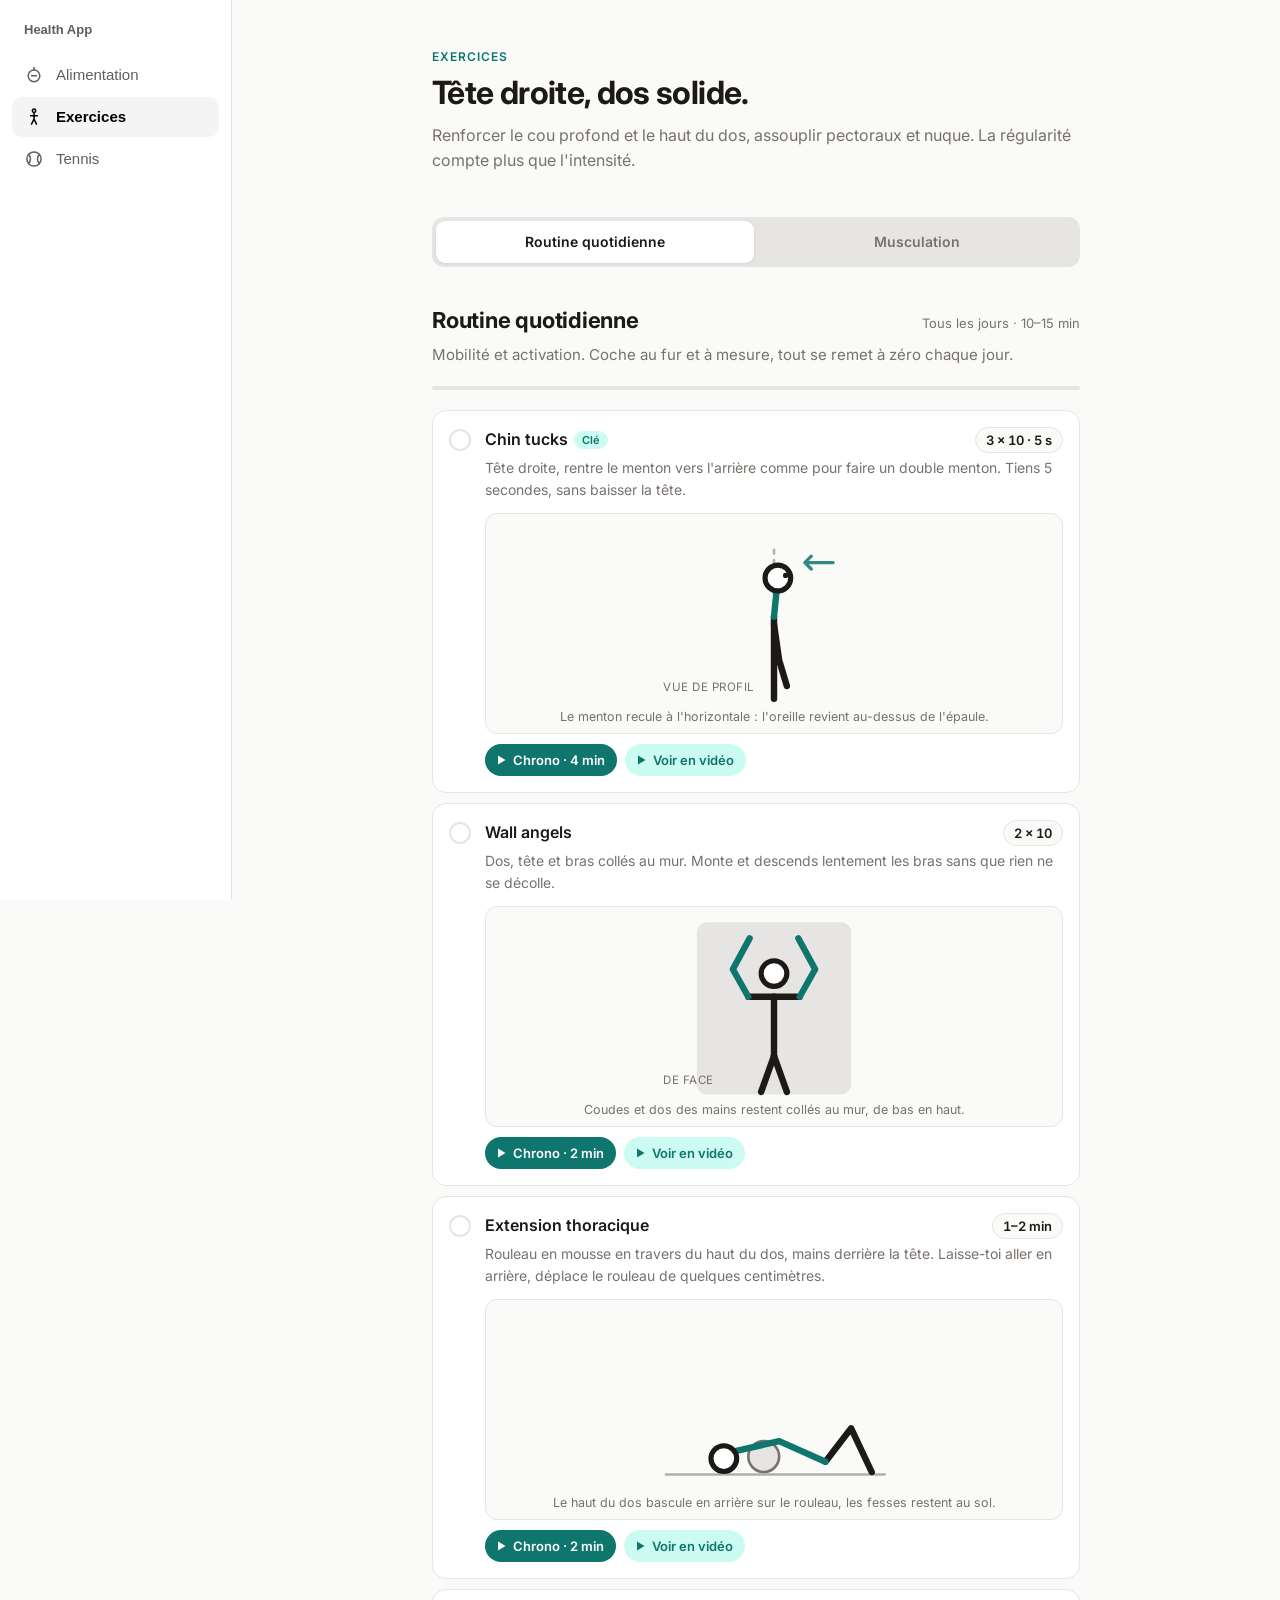
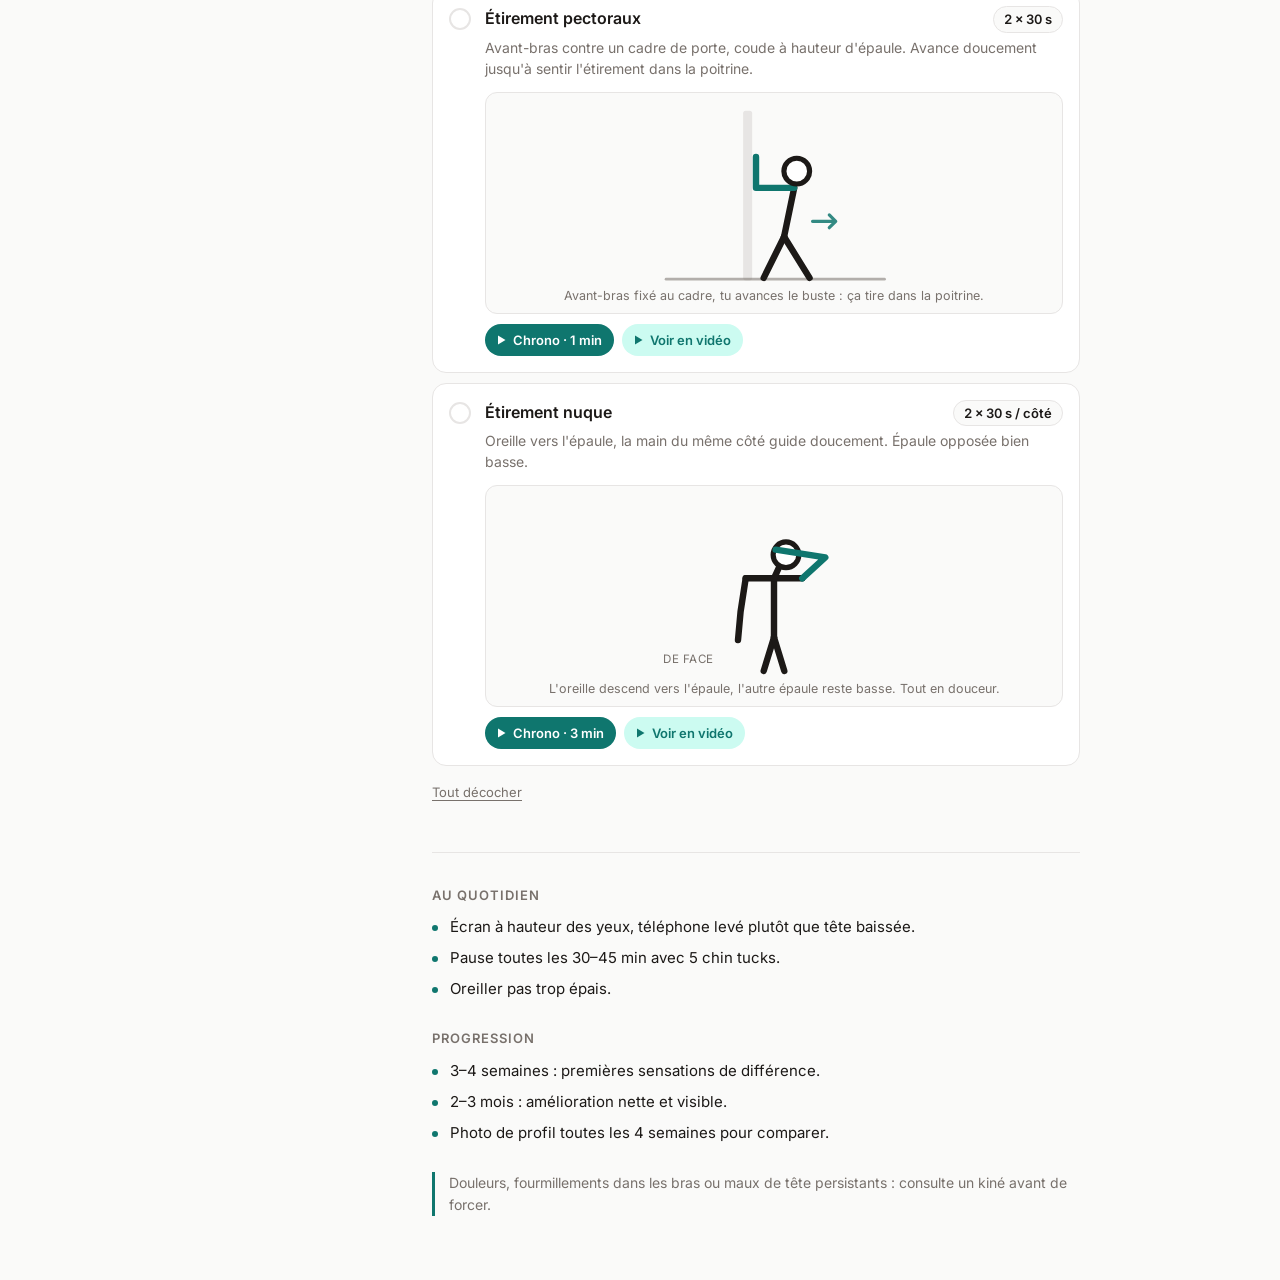
==== commit 75f6c213: "Renomme la section « Posture » en « Exercices » Menu de navigation, titre et en-tête de la page. Ser" ====
--- a/posture.html
+++ b/posture.html
@@ -3,7 +3,7 @@
 <head>
 <meta charset="utf-8">
 <meta name="viewport" content="width=device-width, initial-scale=1">
-<title>Programme Posture</title>
+<title>Exercices</title>
 <link rel="preconnect" href="https://fonts.googleapis.com">
 <link href="https://fonts.googleapis.com/css2?family=Inter:wght@400;500;600;700&display=swap" rel="stylesheet">
 <style>
@@ -203,7 +203,7 @@
 <body>
 <div class="wrap">
   <header>
-    <div class="eyebrow">Programme posture</div>
+    <div class="eyebrow">Exercices</div>
     <h1>Tête droite, dos solide.</h1>
     <p class="lead">Renforcer le cou profond et le haut du dos, assouplir pectoraux et nuque. La régularité compte plus que l'intensité.</p>
   </header>
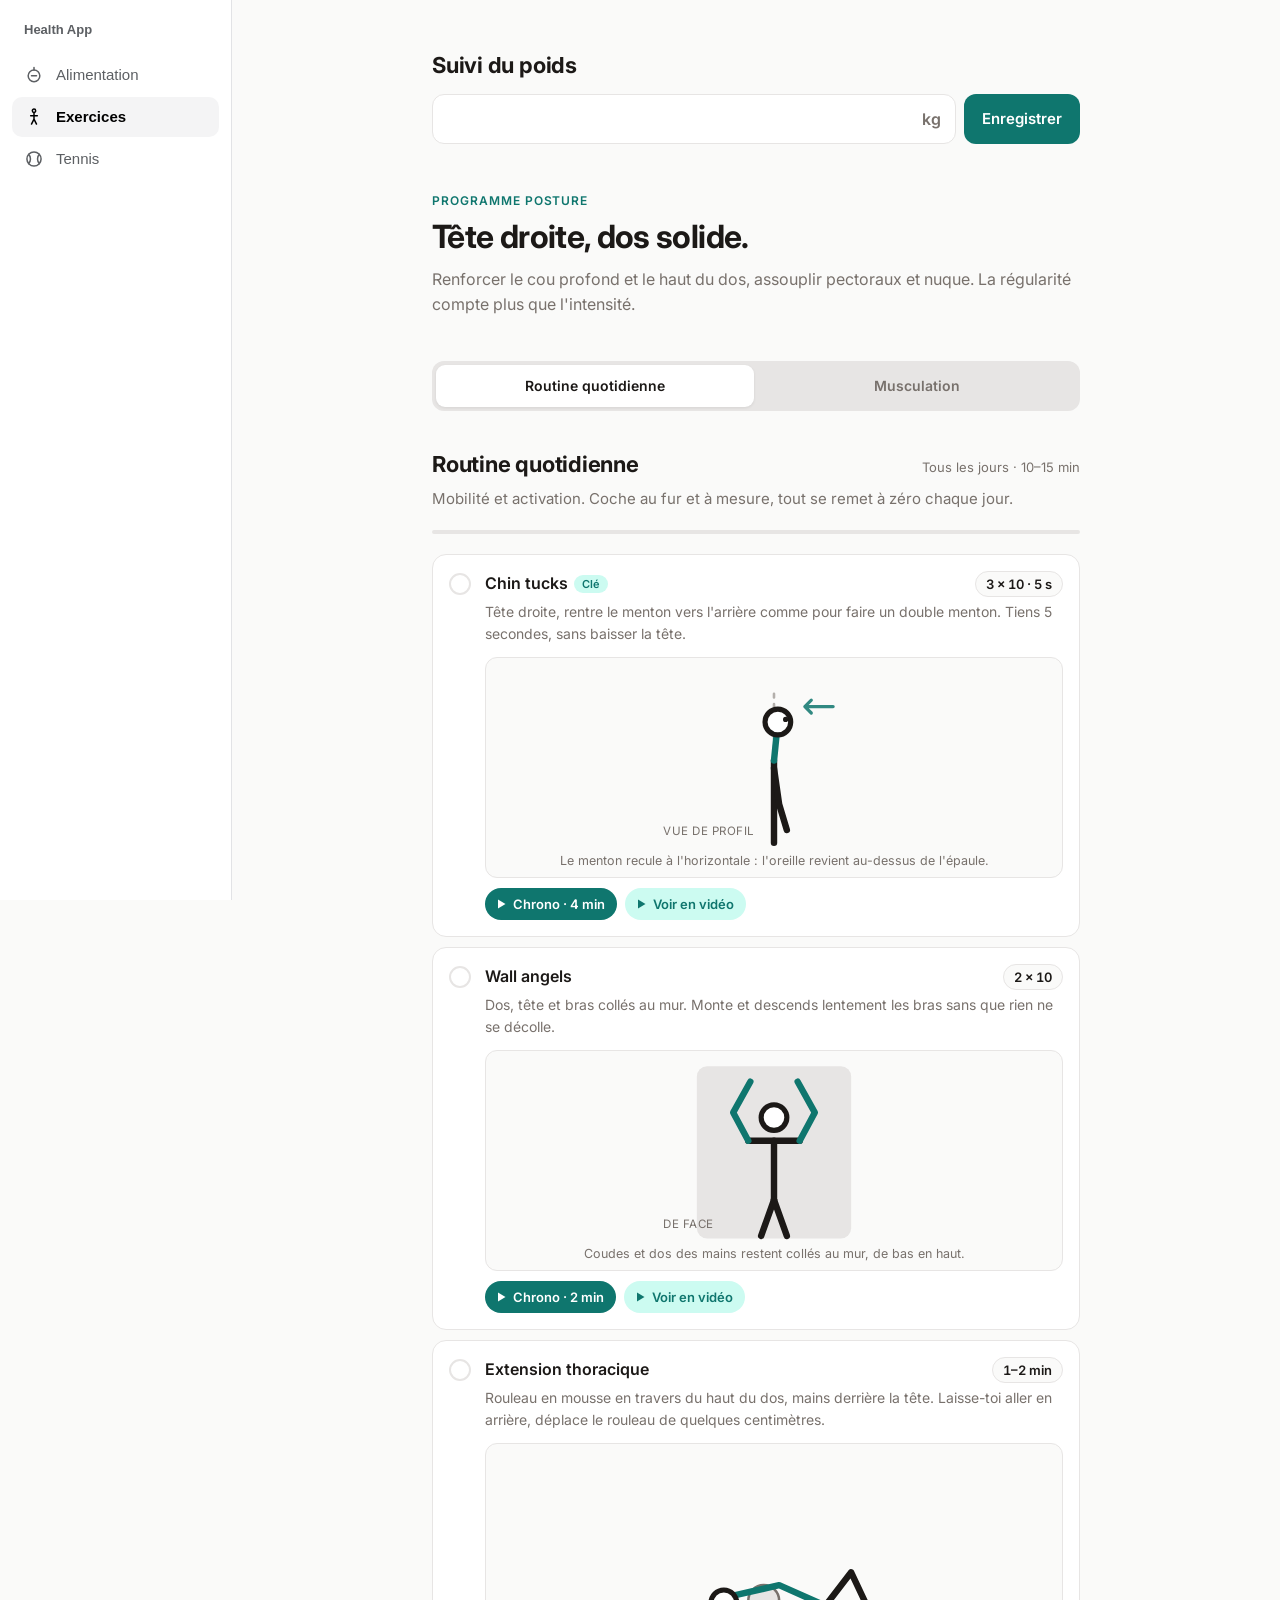
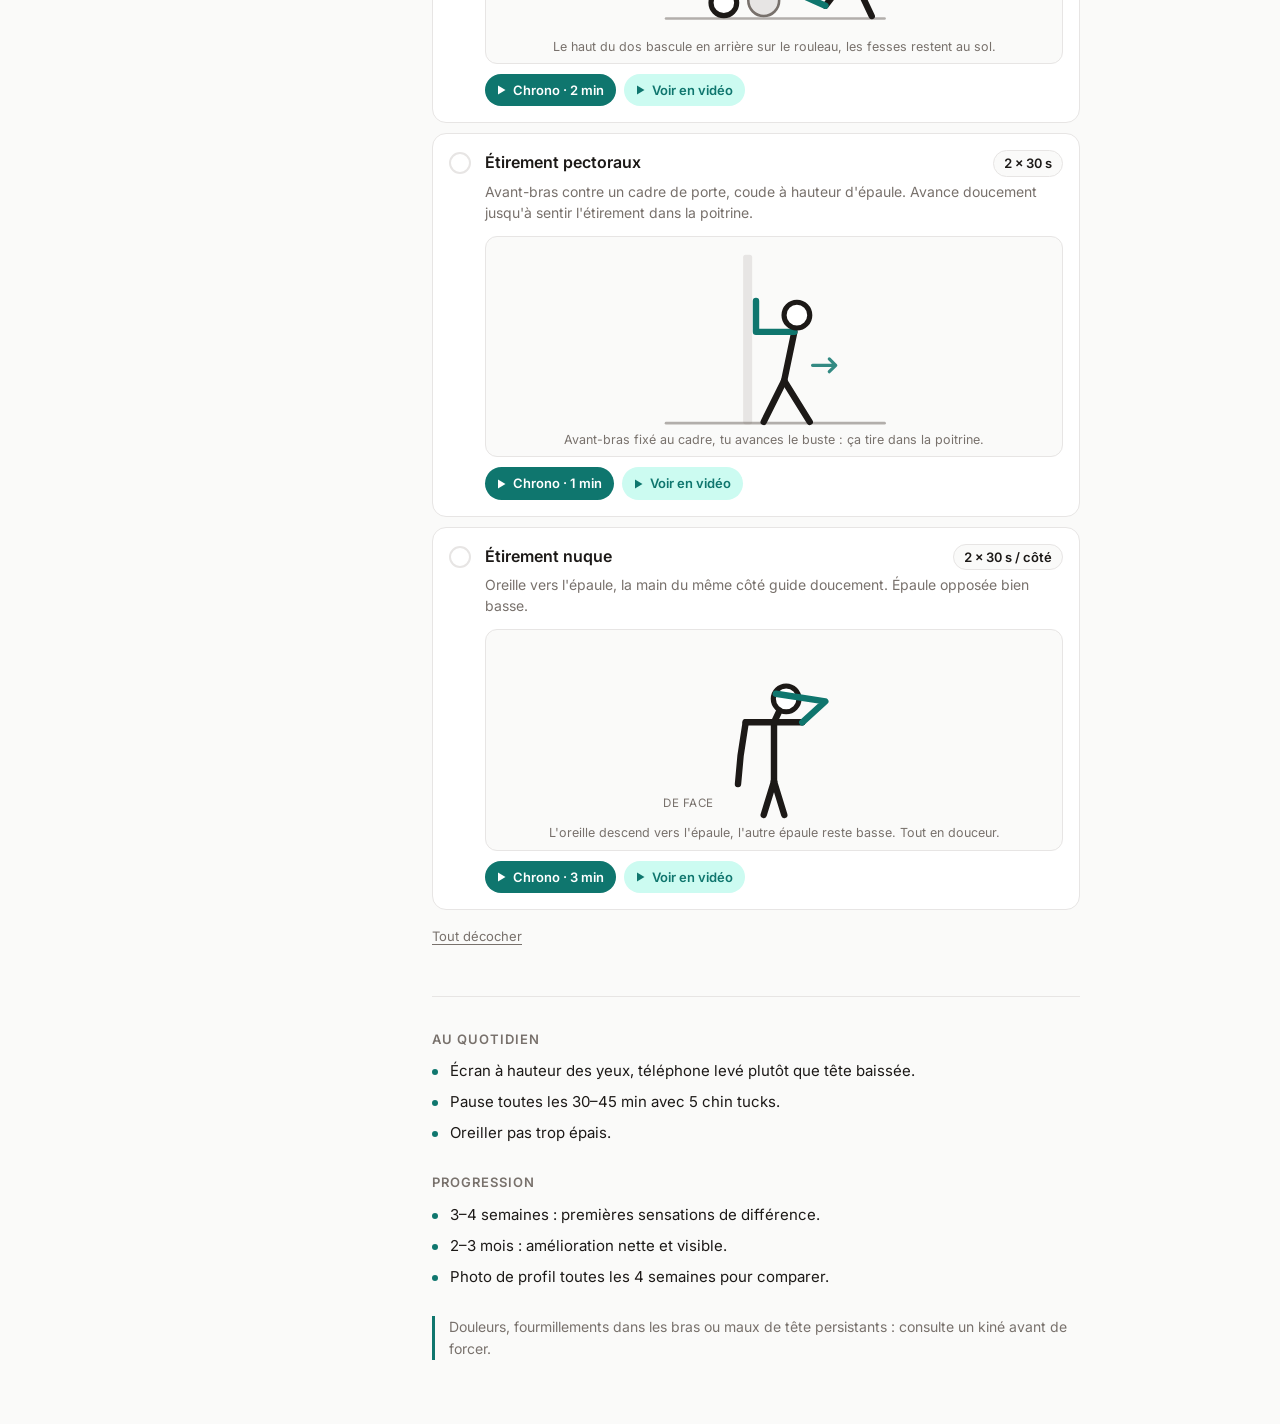
==== commit bdb374f6: "Ajoute le suivi du poids en haut de la page Exercices - Saisie du poids, enregistré avec sa date et " ====
--- a/posture.html
+++ b/posture.html
@@ -188,6 +188,53 @@
   .extras li::before { content: ""; position: absolute; left: 0; top: 10px; width: 6px; height: 6px; border-radius: 50%; background: var(--accent); }
   .warn { font-size: 14px; color: var(--muted); border-left: 3px solid var(--accent); padding-left: 14px; }
 
+  /* Suivi du poids */
+  .weight { margin-bottom: 48px; }
+  .w-form { display: flex; gap: 8px; margin: 12px 0 14px; }
+  .w-input {
+    flex: 1; min-width: 0; display: flex; align-items: center; gap: 8px;
+    background: var(--surface); border: 1px solid var(--line); border-radius: 12px; padding: 0 14px;
+  }
+  .w-input:focus-within { border-color: var(--accent); }
+  .w-input input {
+    flex: 1; min-width: 0; width: 100%; border: 0; background: none; outline: none; color: var(--text);
+    font: inherit; font-size: 18px; font-weight: 600; padding: 10px 0; font-variant-numeric: tabular-nums;
+  }
+  .w-input span { color: var(--muted); font-weight: 600; }
+  .w-save {
+    flex: none; font: inherit; font-size: 15px; font-weight: 600; padding: 0 18px;
+    border: 0; border-radius: 12px; background: var(--accent); color: var(--surface); cursor: pointer;
+  }
+  .w-chart {
+    position: relative; background: var(--surface); border: 1px solid var(--line);
+    border-radius: 14px; padding: 12px 8px 6px; margin-bottom: 12px; touch-action: pan-y;
+  }
+  .w-chart[hidden] { display: none; }
+  .w-chart svg { display: block; }
+  .w-chart .grid { stroke: var(--line); stroke-width: 1; }
+  .w-chart .axis { fill: var(--muted); font-size: 11px; font-family: inherit; font-variant-numeric: tabular-nums; }
+  .w-chart .line { fill: none; stroke: var(--accent); stroke-width: 2; stroke-linejoin: round; stroke-linecap: round; }
+  .w-chart .dot { fill: var(--accent); stroke: var(--surface); stroke-width: 2; }
+  .w-chart .cross { stroke: var(--muted); stroke-width: 1; stroke-dasharray: 3 3; }
+  .w-tip {
+    position: absolute; top: 2px; transform: translateX(-50%); pointer-events: none; white-space: nowrap;
+    background: var(--text); color: var(--bg); font-size: 12px; font-weight: 600; padding: 3px 8px; border-radius: 8px;
+  }
+  .w-tip[hidden] { display: none; }
+  .w-list { list-style: none; background: var(--surface); border: 1px solid var(--line); border-radius: 14px; }
+  .w-list:empty { display: none; }
+  .w-list li { display: flex; align-items: center; gap: 12px; padding: 10px 14px; border-bottom: 1px solid var(--line); }
+  .w-list li:last-child { border-bottom: 0; }
+  .w-kg { font-weight: 600; font-variant-numeric: tabular-nums; min-width: 70px; }
+  .w-date { flex: 1; color: var(--muted); font-size: 14px; }
+  .w-del {
+    border: 0; background: var(--bg); color: var(--muted); border-radius: 99px;
+    min-width: 28px; height: 28px; padding: 0 8px; font: inherit; font-size: 15px; cursor: pointer;
+  }
+  .w-del[data-confirm] { color: #dc2626; font-size: 13px; font-weight: 600; }
+  #weight-more { margin-top: 10px; }
+  #weight-more[hidden] { display: none; }
+
   @media (max-width: 480px) {
     .wrap { padding-top: 32px; }
     h1 { font-size: 27px; }
@@ -199,11 +246,29 @@
 <meta name="apple-mobile-web-app-capable" content="yes">
 <link rel="stylesheet" href="nav.css">
 <script src="nav.js" defer></script>
+<script type="module" src="js/weight.js"></script>
 </head>
 <body>
 <div class="wrap">
+  <section class="weight" aria-labelledby="weight-title">
+    <div class="section-head">
+      <h2 id="weight-title">Suivi du poids</h2>
+      <span class="freq" id="weight-delta"></span>
+    </div>
+    <form id="weight-form" class="w-form" autocomplete="off" novalidate>
+      <label class="w-input">
+        <input name="kg" type="text" inputmode="decimal" maxlength="6" enterkeyhint="done" aria-label="Poids en kilos">
+        <span>kg</span>
+      </label>
+      <button type="submit" class="w-save">Enregistrer</button>
+    </form>
+    <div class="w-chart" id="weight-chart" hidden></div>
+    <ul class="w-list" id="weight-list"></ul>
+    <button type="button" class="reset" id="weight-more" hidden>Afficher plus</button>
+  </section>
+
   <header>
-    <div class="eyebrow">Exercices</div>
+    <div class="eyebrow">Programme posture</div>
     <h1>Tête droite, dos solide.</h1>
     <p class="lead">Renforcer le cou profond et le haut du dos, assouplir pectoraux et nuque. La régularité compte plus que l'intensité.</p>
   </header>
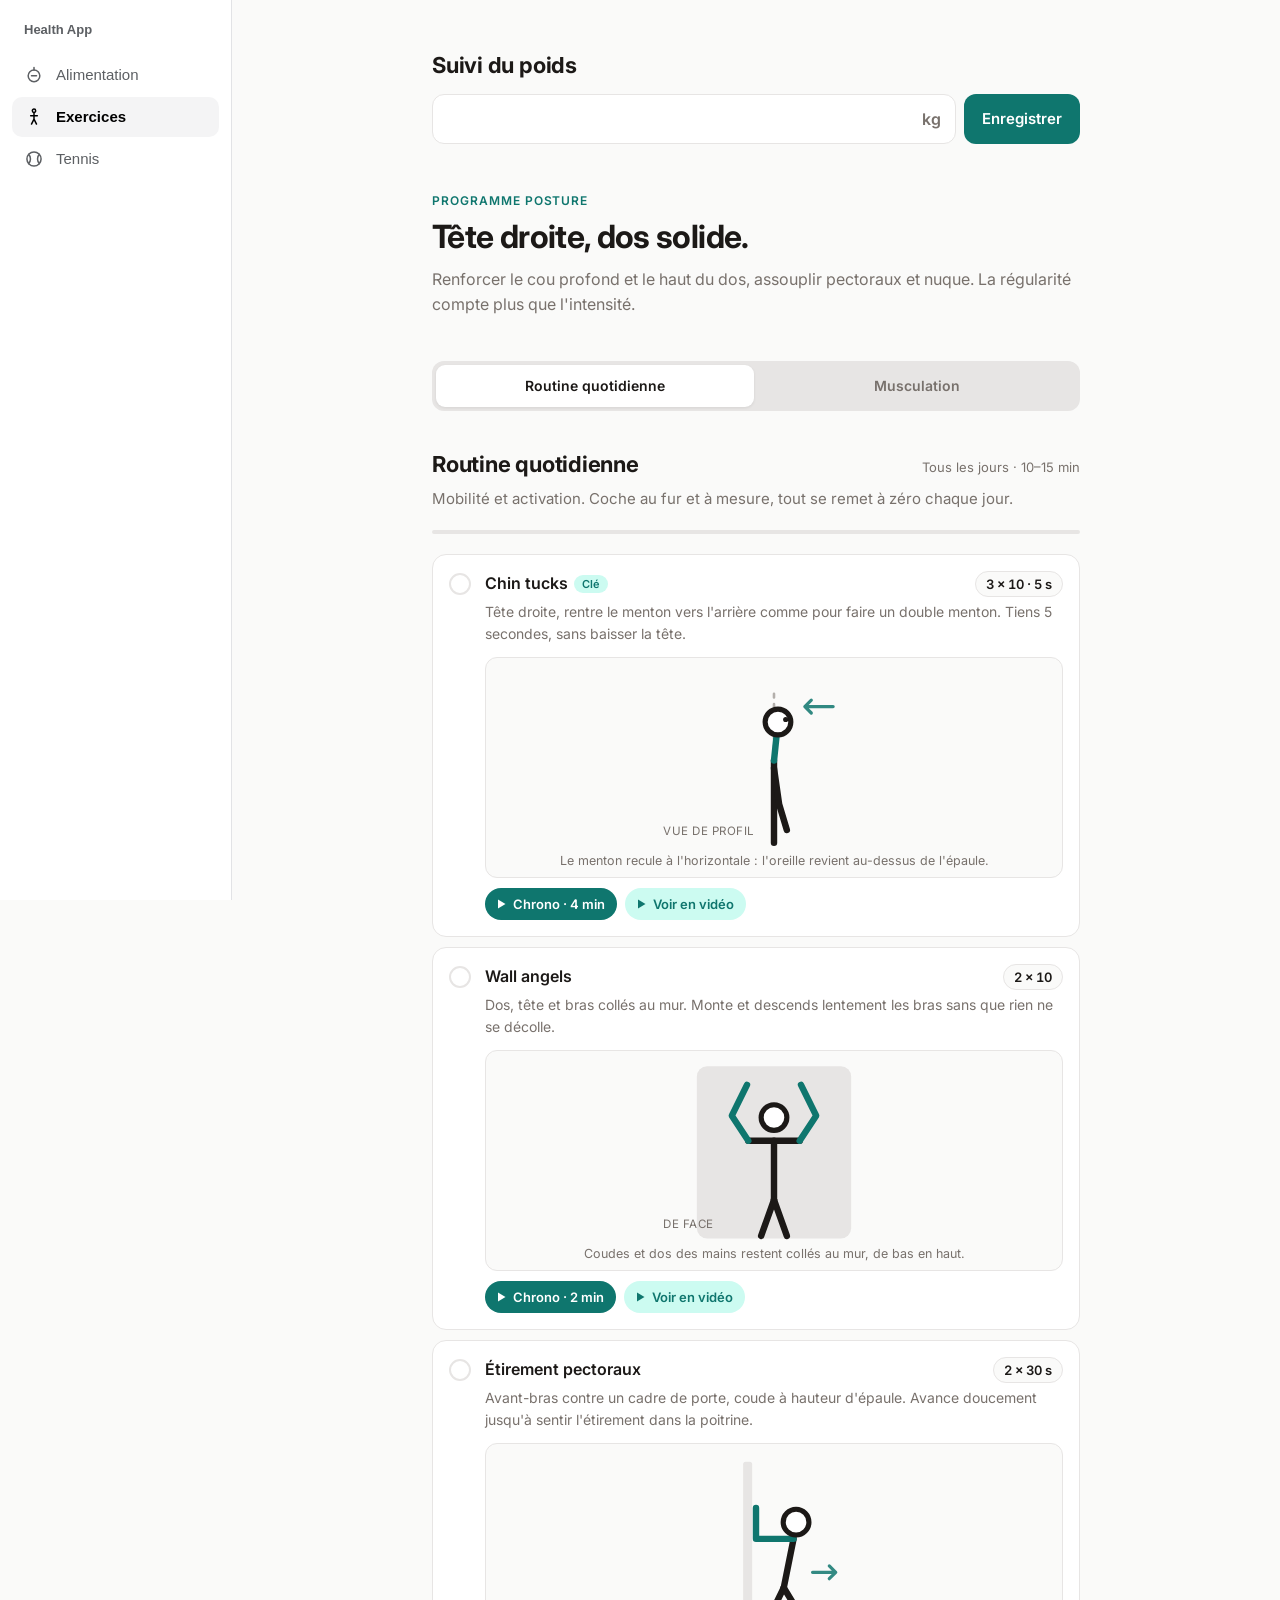
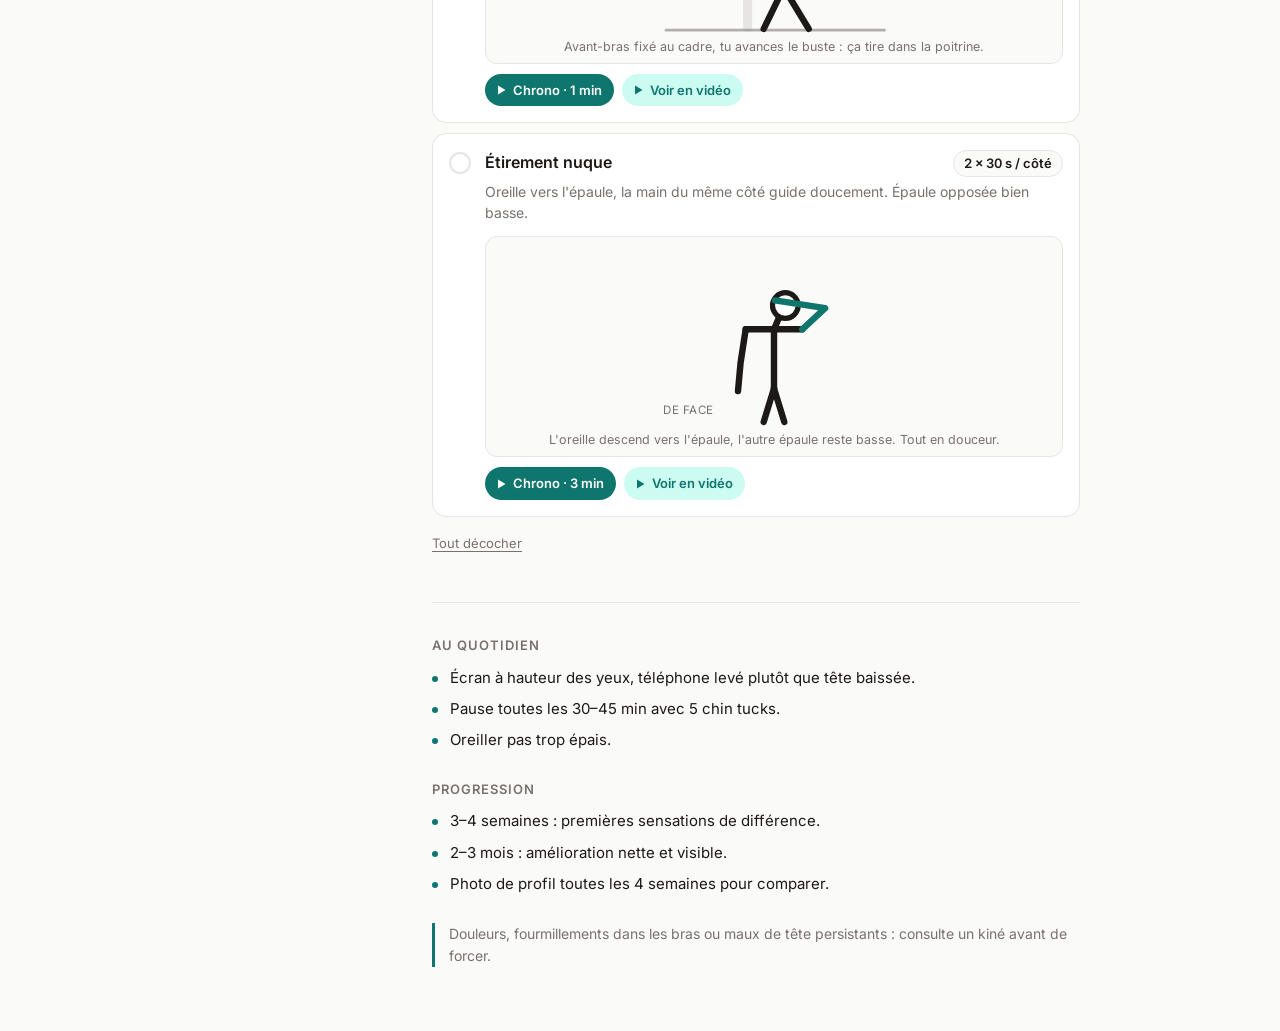
==== commit eedcc2bf: "Retire l'exercice « Extension thoracique » de la routine quotidienne Service worker v14.  Co-Authore" ====
--- a/posture.html
+++ b/posture.html
@@ -301,12 +301,6 @@
           <div class="schema"><svg viewBox="0 0 200 140" role="img" aria-label="Coudes et dos des mains restent collés au mur, de bas en haut."><rect class="wall" x="40" y="4" width="120" height="134" rx="8"></rect><polyline class="sk" points="100,62 100,108"></polyline><polyline class="sk" points="80,62 120,62"></polyline><polyline class="sk" points="100,108 90,136"></polyline><polyline class="sk" points="100,108 110,136"></polyline><circle class="hd" cx="100" cy="44" r="10"></circle><text class="lbl" x="14" y="130">DE FACE</text><polyline class="sk ac" points="80,62 58,64 56,40"><animate attributeName="points" values="80,62 58,64 56,40;80,62 70,36 86,12;80,62 58,64 56,40" keyTimes="0;0.5;1" dur="4s" repeatCount="indefinite" calcMode="spline" keySplines=".45 0 .55 1;.45 0 .55 1"></animate></polyline><polyline class="sk ac" points="120,62 142,64 144,40"><animate attributeName="points" values="120,62 142,64 144,40;120,62 130,36 114,12;120,62 142,64 144,40" keyTimes="0;0.5;1" dur="4s" repeatCount="indefinite" calcMode="spline" keySplines=".45 0 .55 1;.45 0 .55 1"></animate></polyline></svg><p class="cap">Coudes et dos des mains restent collés au mur, de bas en haut.</p></div>
           <a class="vid" href="https://www.youtube.com/results?search_query=wall%20angels%20exercice%20posture" target="_blank" rel="noopener"><svg viewBox="0 0 12 12"><path d="M3 1.5v9l7.5-4.5z"></path></svg>Voir en vidéo</a></div>
         </label>
-        <label class="ex"><input type="checkbox" data-id="d3"><span class="check"><svg viewBox="0 0 12 12" fill="none" stroke="#fff" stroke-width="2.2"><path d="M2 6.5l2.5 2.5L10 3.5"/></svg></span>
-          <div class="body"><div class="top"><span class="name">Extension thoracique</span><span class="dose">1–2 min</span></div>
-          <p class="desc">Rouleau en mousse en travers du haut du dos, mains derrière la tête. Laisse-toi aller en arrière, déplace le rouleau de quelques centimètres.</p>
-          <div class="schema"><svg viewBox="0 0 200 140" role="img" aria-label="Le haut du dos bascule en arrière sur le rouleau, les fesses restent au sol."><polyline class="env" points="16,128 186,128"></polyline><circle class="roller" cx="92" cy="114" r="12"></circle><polyline class="sk" points="140,118 160,92 176,126"></polyline><polyline class="sk ac" points="140,118 104,102 70,96"><animate attributeName="points" values="140,118 104,102 70,96;140,118 104,102 70,110;140,118 104,102 70,110;140,118 104,102 70,96" keyTimes="0;0.35;0.65;1" dur="4.5s" repeatCount="indefinite" calcMode="spline" keySplines=".45 0 .55 1;.45 0 .55 1;.45 0 .55 1"></animate></polyline><circle class="hd" r="10" cx="60" cy="92"><animate attributeName="cx" values="60;61;61;60" keyTimes="0;0.35;0.65;1" dur="4.5s" repeatCount="indefinite" calcMode="spline" keySplines=".45 0 .55 1;.45 0 .55 1;.45 0 .55 1"></animate><animate attributeName="cy" values="92;116;116;92" keyTimes="0;0.35;0.65;1" dur="4.5s" repeatCount="indefinite" calcMode="spline" keySplines=".45 0 .55 1;.45 0 .55 1;.45 0 .55 1"></animate></circle></svg><p class="cap">Le haut du dos bascule en arrière sur le rouleau, les fesses restent au sol.</p></div>
-          <a class="vid" href="https://www.youtube.com/results?search_query=extension%20thoracique%20rouleau%20mousse" target="_blank" rel="noopener"><svg viewBox="0 0 12 12"><path d="M3 1.5v9l7.5-4.5z"></path></svg>Voir en vidéo</a></div>
-        </label>
         <label class="ex"><input type="checkbox" data-id="d4"><span class="check"><svg viewBox="0 0 12 12" fill="none" stroke="#fff" stroke-width="2.2"><path d="M2 6.5l2.5 2.5L10 3.5"/></svg></span>
           <div class="body"><div class="top"><span class="name">Étirement pectoraux</span><span class="dose">2 × 30 s</span></div>
           <p class="desc">Avant-bras contre un cadre de porte, coude à hauteur d'épaule. Avance doucement jusqu'à sentir l'étirement dans la poitrine.</p>
